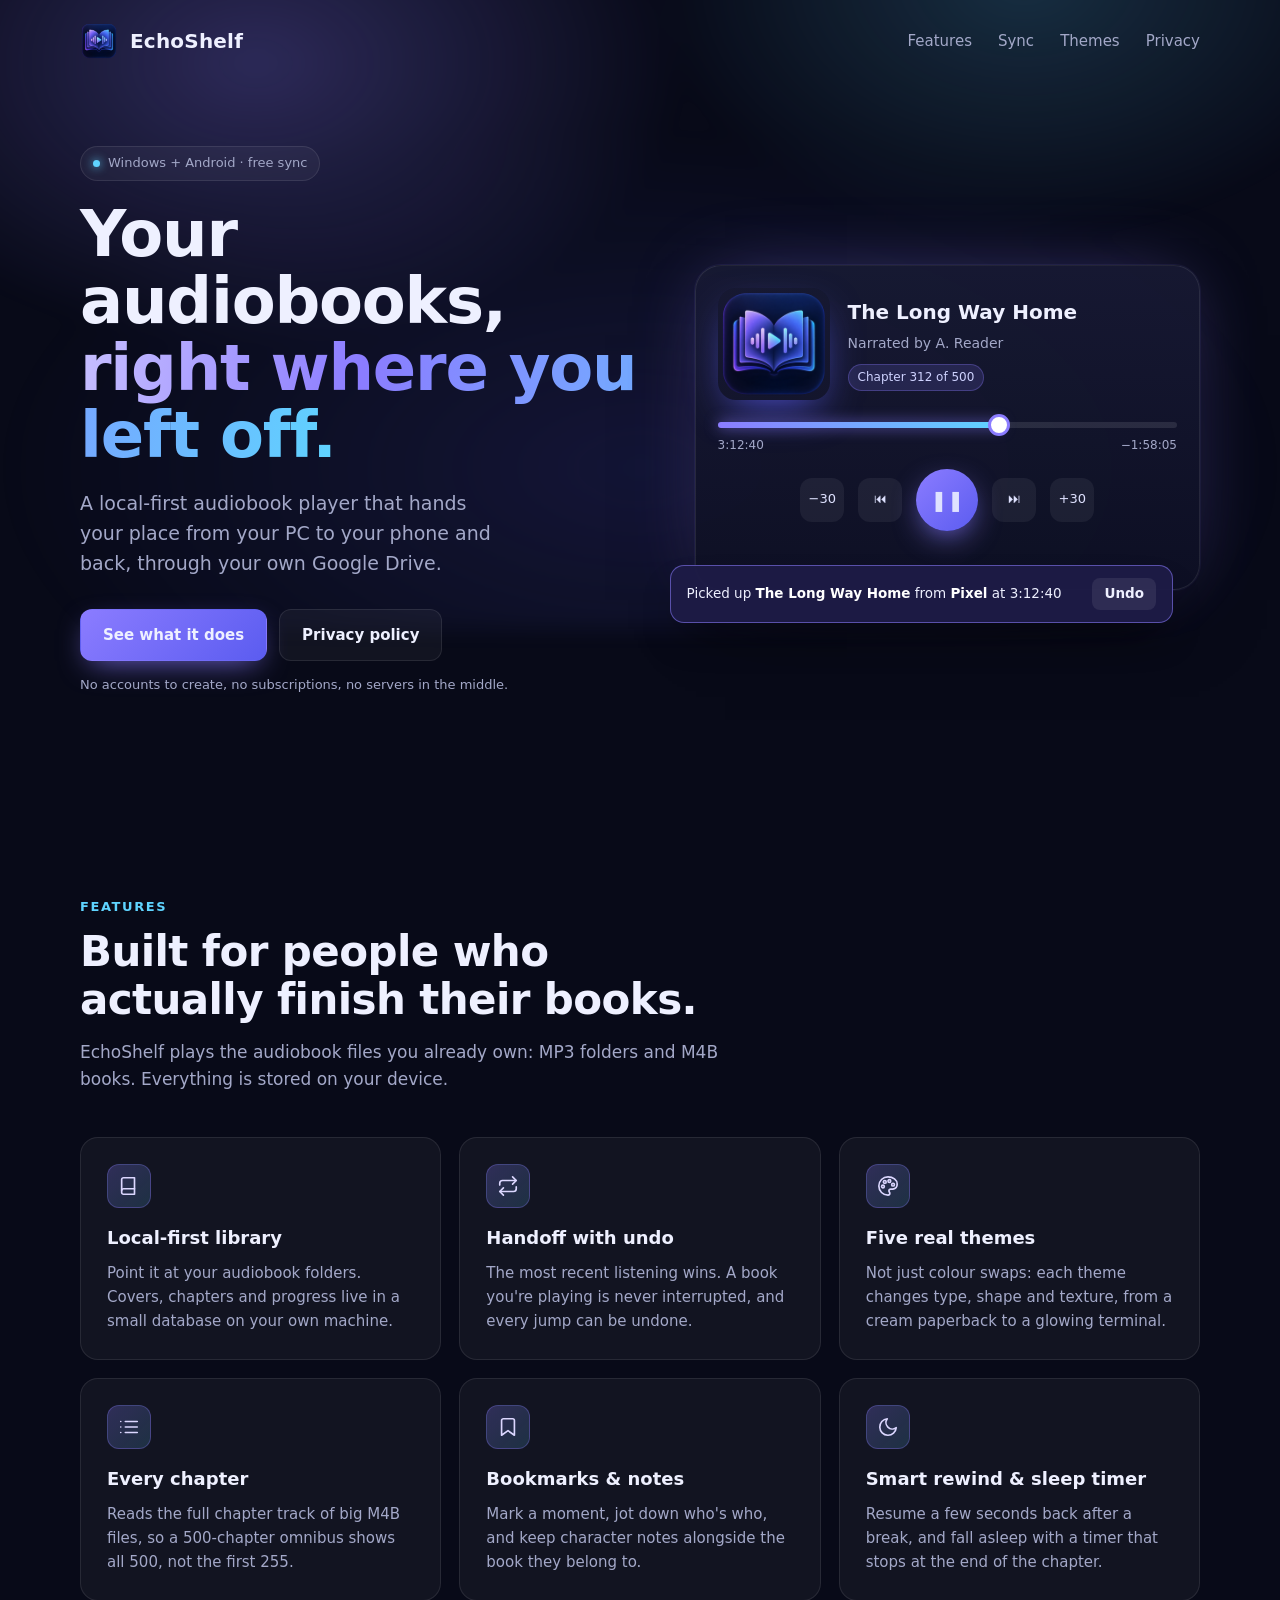
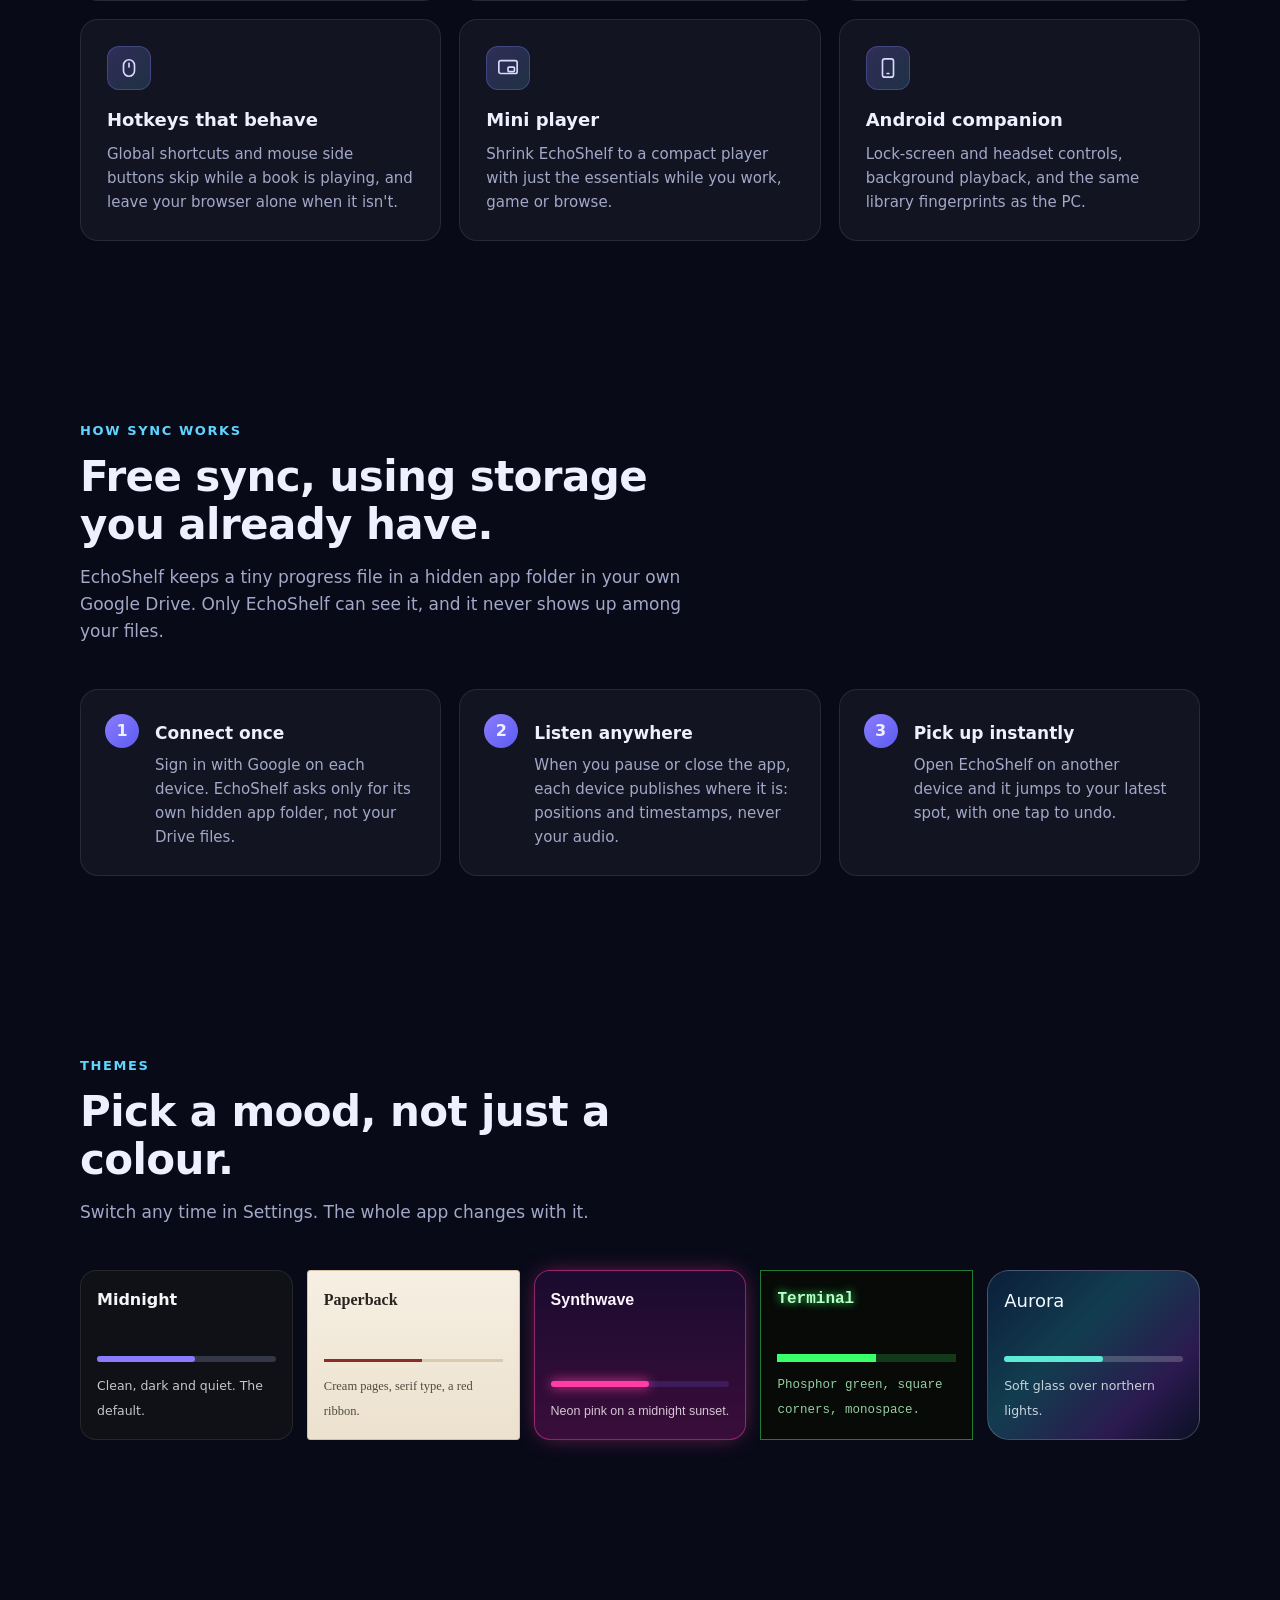
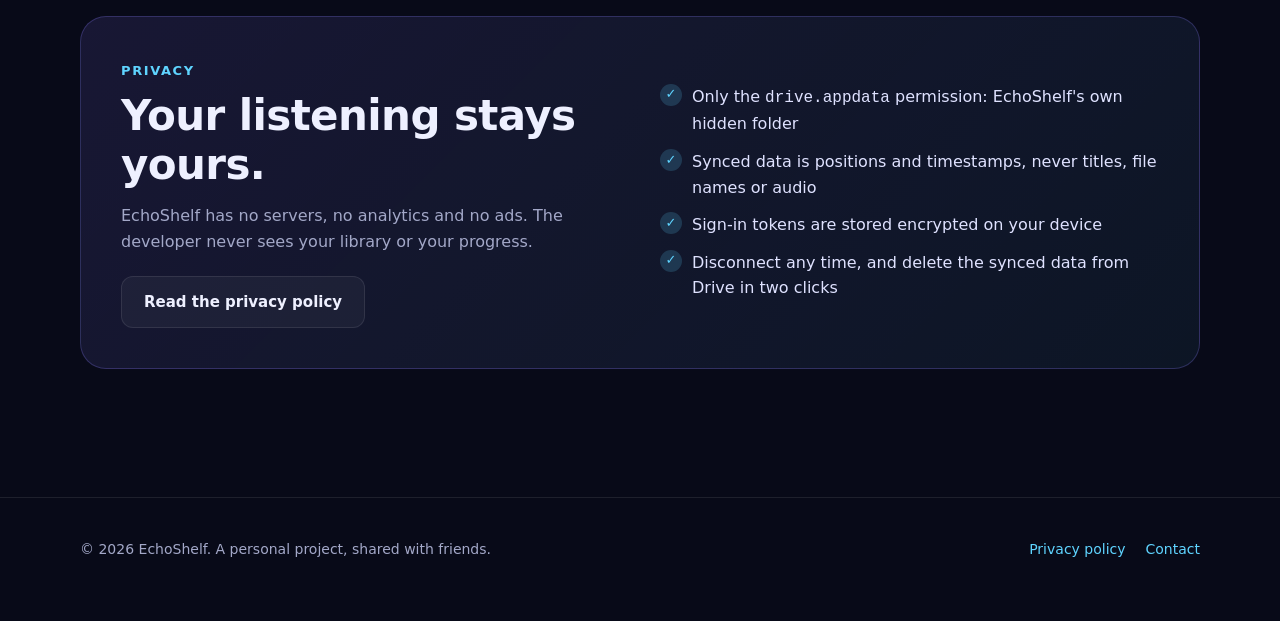
==== index.html @ c6c98ccf "Publish the EchoShelf homepage and privacy policy Static pages for GitHub Pages, served from the roo" ====
<!doctype html>
<html lang="en">
<head>
  <meta charset="utf-8">
  <meta name="viewport" content="width=device-width, initial-scale=1">
  <title>EchoShelf · Audiobooks that follow you</title>
  <meta name="description" content="EchoShelf is a local-first audiobook player for Windows and Android that hands your place off between devices through your own Google Drive.">
  <meta name="theme-color" content="#080a18">
  <meta property="og:title" content="EchoShelf">
  <meta property="og:description" content="A local-first audiobook player for Windows and Android. Pick up on your phone where you stopped on your PC.">
  <meta property="og:image" content="icon.png">
  <link rel="icon" type="image/png" href="favicon.png">
  <link rel="stylesheet" href="styles.css">
</head>
<body>
  <div class="glow" aria-hidden="true"></div>

  <header class="wrap nav">
    <a class="brand" href="./"><img src="icon.png" alt="">EchoShelf</a>
    <nav class="nav-links" aria-label="Sections">
      <a href="#features">Features</a>
      <a href="#sync">Sync</a>
      <a href="#themes">Themes</a>
      <a href="privacy.html">Privacy</a>
    </nav>
  </header>

  <main>
    <div class="wrap hero">
      <div>
        <span class="eyebrow"><span class="dot"></span>Windows + Android · free sync</span>
        <h1>Your audiobooks, <span class="gradient-text">right where you left off.</span></h1>
        <p class="lede">A local-first audiobook player that hands your place from your PC to your phone and back, through your own Google Drive.</p>
        <div class="actions">
          <a class="button primary" href="#features">See what it does</a>
          <a class="button" href="privacy.html">Privacy policy</a>
        </div>
        <p class="fine">No accounts to create, no subscriptions, no servers in the middle.</p>
      </div>

      <div class="player" aria-hidden="true">
        <div class="player-top">
          <div class="cover"></div>
          <div>
            <h3>The Long Way Home</h3>
            <p class="by">Narrated by A. Reader</p>
            <span class="chapter">Chapter 312 of 500</span>
          </div>
        </div>
        <div class="track"><span></span></div>
        <div class="times"><span>3:12:40</span><span>−1:58:05</span></div>
        <div class="controls">
          <span class="ctl">−30</span>
          <span class="ctl">⏮</span>
          <span class="ctl play">❚❚</span>
          <span class="ctl">⏭</span>
          <span class="ctl">+30</span>
        </div>
        <div class="handoff">
          <span>Picked up <b>The Long Way Home</b> from <b>Pixel</b> at 3:12:40</span>
          <span class="undo">Undo</span>
        </div>
      </div>
    </div>

    <section id="features">
      <div class="wrap">
        <div class="section-head">
          <span class="kicker">Features</span>
          <h2>Built for people who actually finish their books.</h2>
          <p>EchoShelf plays the audiobook files you already own: MP3 folders and M4B books. Everything is stored on your device.</p>
        </div>
        <div class="grid">
          <article class="card">
            <div class="icon"><svg viewBox="0 0 24 24"><path d="M4 19V5a2 2 0 0 1 2-2h12v18H6a2 2 0 0 1-2-2Z"/><path d="M4 17a2 2 0 0 1 2-2h12"/></svg></div>
            <h3>Local-first library</h3>
            <p>Point it at your audiobook folders. Covers, chapters and progress live in a small database on your own machine.</p>
          </article>
          <article class="card">
            <div class="icon"><svg viewBox="0 0 24 24"><path d="M17 2l4 4-4 4"/><path d="M3 11V9a3 3 0 0 1 3-3h15"/><path d="M7 22l-4-4 4-4"/><path d="M21 13v2a3 3 0 0 1-3 3H3"/></svg></div>
            <h3>Handoff with undo</h3>
            <p>The most recent listening wins. A book you're playing is never interrupted, and every jump can be undone.</p>
          </article>
          <article class="card">
            <div class="icon"><svg viewBox="0 0 24 24"><circle cx="13.5" cy="6.5" r="1.5"/><circle cx="17.5" cy="10.5" r="1.5"/><circle cx="8.5" cy="7.5" r="1.5"/><circle cx="6.5" cy="12.5" r="1.5"/><path d="M12 2a10 10 0 1 0 0 20c1.1 0 2-.9 2-2 0-.5-.2-1-.5-1.3-.3-.4-.5-.8-.5-1.3 0-1.1.9-2 2-2h2.4A5.6 5.6 0 0 0 22 9.8C22 5.5 17.5 2 12 2Z"/></svg></div>
            <h3>Five real themes</h3>
            <p>Not just colour swaps: each theme changes type, shape and texture, from a cream paperback to a glowing terminal.</p>
          </article>
          <article class="card">
            <div class="icon"><svg viewBox="0 0 24 24"><path d="M8 6h13"/><path d="M8 12h13"/><path d="M8 18h13"/><path d="M3 6h.01"/><path d="M3 12h.01"/><path d="M3 18h.01"/></svg></div>
            <h3>Every chapter</h3>
            <p>Reads the full chapter track of big M4B files, so a 500-chapter omnibus shows all 500, not the first 255.</p>
          </article>
          <article class="card">
            <div class="icon"><svg viewBox="0 0 24 24"><path d="M19 21l-7-5-7 5V5a2 2 0 0 1 2-2h10a2 2 0 0 1 2 2Z"/></svg></div>
            <h3>Bookmarks &amp; notes</h3>
            <p>Mark a moment, jot down who's who, and keep character notes alongside the book they belong to.</p>
          </article>
          <article class="card">
            <div class="icon"><svg viewBox="0 0 24 24"><path d="M21 12.8A9 9 0 1 1 11.2 3a7 7 0 0 0 9.8 9.8Z"/></svg></div>
            <h3>Smart rewind &amp; sleep timer</h3>
            <p>Resume a few seconds back after a break, and fall asleep with a timer that stops at the end of the chapter.</p>
          </article>
          <article class="card">
            <div class="icon"><svg viewBox="0 0 24 24"><rect x="6" y="3" width="12" height="18" rx="6"/><path d="M12 7v4"/></svg></div>
            <h3>Hotkeys that behave</h3>
            <p>Global shortcuts and mouse side buttons skip while a book is playing, and leave your browser alone when it isn't.</p>
          </article>
          <article class="card">
            <div class="icon"><svg viewBox="0 0 24 24"><rect x="2" y="4" width="20" height="14" rx="2"/><rect x="12" y="11" width="7" height="5" rx="1"/></svg></div>
            <h3>Mini player</h3>
            <p>Shrink EchoShelf to a compact player with just the essentials while you work, game or browse.</p>
          </article>
          <article class="card">
            <div class="icon"><svg viewBox="0 0 24 24"><rect x="6" y="2" width="12" height="20" rx="2.5"/><path d="M11 18h2"/></svg></div>
            <h3>Android companion</h3>
            <p>Lock-screen and headset controls, background playback, and the same library fingerprints as the PC.</p>
          </article>
        </div>
      </div>
    </section>

    <section id="sync">
      <div class="wrap">
        <div class="section-head">
          <span class="kicker">How sync works</span>
          <h2>Free sync, using storage you already have.</h2>
          <p>EchoShelf keeps a tiny progress file in a hidden app folder in your own Google Drive. Only EchoShelf can see it, and it never shows up among your files.</p>
        </div>
        <div class="steps">
          <div class="step">
            <h3>Connect once</h3>
            <p>Sign in with Google on each device. EchoShelf asks only for its own hidden app folder, not your Drive files.</p>
          </div>
          <div class="step">
            <h3>Listen anywhere</h3>
            <p>When you pause or close the app, each device publishes where it is: positions and timestamps, never your audio.</p>
          </div>
          <div class="step">
            <h3>Pick up instantly</h3>
            <p>Open EchoShelf on another device and it jumps to your latest spot, with one tap to undo.</p>
          </div>
        </div>
      </div>
    </section>

    <section id="themes">
      <div class="wrap">
        <div class="section-head">
          <span class="kicker">Themes</span>
          <h2>Pick a mood, not just a colour.</h2>
          <p>Switch any time in Settings. The whole app changes with it.</p>
        </div>
        <div class="themes">
          <div class="theme t-midnight"><span class="name">Midnight</span><div><div class="bar"><i></i></div><span class="desc">Clean, dark and quiet. The default.</span></div></div>
          <div class="theme t-paperback"><span class="name">Paperback</span><div><div class="bar"><i></i></div><span class="desc">Cream pages, serif type, a red ribbon.</span></div></div>
          <div class="theme t-synthwave"><span class="name">Synthwave</span><div><div class="bar"><i></i></div><span class="desc">Neon pink on a midnight sunset.</span></div></div>
          <div class="theme t-terminal"><span class="name">Terminal</span><div><div class="bar"><i></i></div><span class="desc">Phosphor green, square corners, monospace.</span></div></div>
          <div class="theme t-aurora"><span class="name">Aurora</span><div><div class="bar"><i></i></div><span class="desc">Soft glass over northern lights.</span></div></div>
        </div>
      </div>
    </section>

    <section id="privacy">
      <div class="wrap">
        <div class="privacy-band">
          <div>
            <span class="kicker">Privacy</span>
            <h2>Your listening stays yours.</h2>
            <p style="color: var(--muted); margin: 0 0 22px;">EchoShelf has no servers, no analytics and no ads. The developer never sees your library or your progress.</p>
            <a class="button" href="privacy.html">Read the privacy policy</a>
          </div>
          <ul class="checks">
            <li>Only the <code>drive.appdata</code> permission: EchoShelf's own hidden folder</li>
            <li>Synced data is positions and timestamps, never titles, file names or audio</li>
            <li>Sign-in tokens are stored encrypted on your device</li>
            <li>Disconnect any time, and delete the synced data from Drive in two clicks</li>
          </ul>
        </div>
      </div>
    </section>
  </main>

  <footer>
    <div class="wrap">
      <span>© 2026 EchoShelf. A personal project, shared with friends.</span>
      <nav aria-label="Footer">
        <a href="privacy.html">Privacy policy</a>
        <a href="https://github.com/Slurms602/echoshelf-site/issues">Contact</a>
      </nav>
    </div>
  </footer>
</body>
</html>
---- styles.css ----
:root {
  --bg: #080a18;
  --bg-2: #0e1130;
  --panel: rgba(255, 255, 255, 0.045);
  --panel-border: rgba(255, 255, 255, 0.09);
  --text: #eef0ff;
  --muted: #a3a8c8;
  --violet: #8b7cff;
  --indigo: #5b5cf0;
  --cyan: #5fd4ff;
  --radius: 18px;
  --max: 1120px;
  color-scheme: dark;
}

* { box-sizing: border-box; }
html { scroll-behavior: smooth; }
body {
  margin: 0;
  background: var(--bg);
  color: var(--text);
  font: 16px/1.6 "Segoe UI Variable Text", "Segoe UI", system-ui, -apple-system, Roboto, sans-serif;
  -webkit-font-smoothing: antialiased;
}
a { color: var(--cyan); text-decoration: none; }
a:hover { text-decoration: underline; }
img { max-width: 100%; display: block; }

.wrap { width: min(var(--max), 100% - 40px); margin-inline: auto; }

/* Ambient glow behind the page, echoing the app icon. */
.glow {
  position: fixed; inset: -20vh -10vw auto; height: 90vh; z-index: -1; pointer-events: none;
  background:
    radial-gradient(40% 50% at 25% 30%, rgba(139, 124, 255, 0.28), transparent 70%),
    radial-gradient(35% 45% at 75% 20%, rgba(95, 212, 255, 0.18), transparent 70%),
    radial-gradient(60% 60% at 50% 80%, rgba(91, 92, 240, 0.14), transparent 70%);
  filter: blur(10px);
}

/* Header */
.nav { display: flex; align-items: center; justify-content: space-between; padding: 22px 0; }
.brand { display: flex; align-items: center; gap: 12px; color: var(--text); font-weight: 650; font-size: 20px; letter-spacing: .2px; }
.brand:hover { text-decoration: none; }
.brand img { width: 38px; height: 38px; border-radius: 10px; }
.nav-links { display: flex; gap: 26px; }
.nav-links a { color: var(--muted); font-size: 15px; }
.nav-links a:hover { color: var(--text); text-decoration: none; }

/* Hero */
.hero { display: grid; grid-template-columns: 1.05fr .95fr; gap: 56px; align-items: center; padding: 64px 0 96px; }
.eyebrow { display: inline-flex; align-items: center; gap: 8px; padding: 6px 12px; border: 1px solid var(--panel-border); border-radius: 999px; background: var(--panel); color: var(--muted); font-size: 13px; }
.eyebrow .dot { width: 7px; height: 7px; border-radius: 50%; background: var(--cyan); box-shadow: 0 0 10px var(--cyan); }
h1 { font-size: clamp(40px, 5.4vw, 64px); line-height: 1.05; margin: 20px 0 18px; letter-spacing: -1.2px; font-weight: 700; }
.gradient-text { background: linear-gradient(100deg, #c7bfff 0%, var(--violet) 35%, var(--cyan) 100%); -webkit-background-clip: text; background-clip: text; color: transparent; }
.lede { font-size: 19px; color: var(--muted); max-width: 34ch; margin: 0 0 30px; }
.actions { display: flex; flex-wrap: wrap; gap: 12px; }
.button { display: inline-flex; align-items: center; gap: 10px; padding: 13px 22px; border-radius: 12px; font-weight: 600; font-size: 15px; border: 1px solid var(--panel-border); background: var(--panel); color: var(--text); }
.button:hover { text-decoration: none; background: rgba(255,255,255,.08); }
.button.primary { background: linear-gradient(135deg, var(--violet), var(--indigo)); border-color: transparent; box-shadow: 0 10px 30px -10px rgba(139,124,255,.8); }
.button.primary:hover { filter: brightness(1.08); }
.fine { color: var(--muted); font-size: 13px; margin-top: 14px; }

/* Player mock */
.player {
  position: relative; padding: 22px 22px 58px; border-radius: 26px;
  background: linear-gradient(180deg, rgba(24, 26, 52, .92), rgba(14, 16, 36, .92));
  border: 1px solid var(--panel-border);
  box-shadow: 0 40px 80px -30px rgba(0,0,0,.8), 0 0 0 1px rgba(139,124,255,.08), 0 0 80px -20px rgba(139,124,255,.45);
}
.player-top { display: flex; gap: 18px; align-items: center; }
.cover { width: 112px; height: 112px; border-radius: 18px; flex: none; background: url("icon.png") center/cover; box-shadow: 0 16px 40px -12px rgba(91,92,240,.8); }
.player h3 { margin: 0 0 4px; font-size: 20px; }
.player .by { color: var(--muted); font-size: 14px; margin: 0; }
.chapter { margin-top: 10px; display: inline-block; font-size: 12px; color: #cfd3ff; background: rgba(139,124,255,.16); border: 1px solid rgba(139,124,255,.3); padding: 3px 9px; border-radius: 999px; }
.track { margin: 22px 0 8px; height: 6px; border-radius: 6px; background: rgba(255,255,255,.1); position: relative; }
.track span { position: absolute; inset: 0 38% 0 0; border-radius: 6px; background: linear-gradient(90deg, var(--violet), var(--cyan)); box-shadow: 0 0 14px rgba(139,124,255,.7); }
.track span::after { content: ""; position: absolute; right: -8px; top: 50%; width: 16px; height: 16px; transform: translateY(-50%); border-radius: 50%; background: #fff; border: 3px solid var(--violet); }
.times { display: flex; justify-content: space-between; color: var(--muted); font-size: 12px; }
.controls { display: flex; justify-content: center; align-items: center; gap: 14px; margin-top: 14px; }
.ctl { width: 44px; height: 44px; border-radius: 12px; display: grid; place-items: center; background: rgba(255,255,255,.06); color: #dfe2ff; font-size: 13px; }
.ctl.play { width: 62px; height: 62px; border-radius: 50%; background: linear-gradient(135deg, var(--violet), var(--indigo)); box-shadow: 0 10px 30px -8px rgba(139,124,255,.9); font-size: 20px; }
.handoff {
  position: absolute; left: -26px; right: 26px; bottom: -34px;
  display: flex; align-items: center; gap: 12px; padding: 12px 16px; border-radius: 14px;
  background: rgba(30, 28, 70, .96); border: 1px solid rgba(139,124,255,.55);
  box-shadow: 0 20px 40px -18px rgba(0,0,0,.9); font-size: 13.5px;
  animation: rise .9s .4s both cubic-bezier(.2,.8,.2,1);
}
.handoff b { color: #fff; font-weight: 600; }
.handoff .undo { margin-left: auto; padding: 5px 12px; border-radius: 8px; background: rgba(255,255,255,.08); font-weight: 600; white-space: nowrap; }
@keyframes rise { from { opacity: 0; transform: translateY(14px); } to { opacity: 1; transform: none; } }

/* Sections */
section { padding: 88px 0; }
.section-head { max-width: 640px; margin-bottom: 44px; }
.kicker { color: var(--cyan); font-size: 13px; font-weight: 700; letter-spacing: 1.6px; text-transform: uppercase; }
h2 { font-size: clamp(30px, 3.6vw, 42px); line-height: 1.15; letter-spacing: -.6px; margin: 10px 0 14px; }
.section-head p { color: var(--muted); font-size: 17px; margin: 0; }

.grid { display: grid; grid-template-columns: repeat(3, 1fr); gap: 18px; }
.card { padding: 26px; border-radius: var(--radius); background: var(--panel); border: 1px solid var(--panel-border); }
.card h3 { margin: 16px 0 8px; font-size: 18px; }
.card p { margin: 0; color: var(--muted); font-size: 15px; }
.icon { width: 44px; height: 44px; border-radius: 12px; display: grid; place-items: center; background: linear-gradient(135deg, rgba(139,124,255,.25), rgba(95,212,255,.15)); border: 1px solid rgba(139,124,255,.3); }
.icon svg { width: 22px; height: 22px; stroke: #dcd7ff; fill: none; stroke-width: 1.8; stroke-linecap: round; stroke-linejoin: round; }

/* How sync works */
.steps { display: grid; grid-template-columns: repeat(3, 1fr); gap: 18px; counter-reset: step; }
.step { position: relative; padding: 26px 26px 26px 74px; border-radius: var(--radius); background: var(--panel); border: 1px solid var(--panel-border); }
.step::before { counter-increment: step; content: counter(step); position: absolute; left: 24px; top: 24px; width: 34px; height: 34px; border-radius: 50%; display: grid; place-items: center; font-weight: 700; background: linear-gradient(135deg, var(--violet), var(--indigo)); }
.step h3 { margin: 4px 0 6px; font-size: 17px; }
.step p { margin: 0; color: var(--muted); font-size: 15px; }

/* Themes */
.themes { display: grid; grid-template-columns: repeat(5, 1fr); gap: 14px; }
.theme { border-radius: 16px; padding: 16px; min-height: 170px; display: flex; flex-direction: column; justify-content: space-between; border: 1px solid var(--panel-border); overflow: hidden; }
.theme .name { font-weight: 700; font-size: 16px; }
.theme .desc { font-size: 12.5px; opacity: .8; }
.theme .bar { height: 6px; border-radius: 6px; margin: 14px 0 10px; position: relative; }
.theme .bar i { position: absolute; inset: 0 45% 0 0; border-radius: inherit; }
.t-midnight { background: #101116; color: #f5f5f7; }
.t-midnight .bar { background: #343746; } .t-midnight .bar i { background: #8b7cff; }
.t-paperback { background: linear-gradient(#f6efe3, #ece1cd); color: #2a2420; font-family: Georgia, serif; border-radius: 3px; border-color: #d3c3a6; }
.t-paperback .bar { background: #d9cbb2; height: 3px; border-radius: 0; } .t-paperback .bar i { background: #8e2c2a; }
.t-synthwave { background: linear-gradient(#1a0b2e, #3a0d3a); color: #fdf4ff; font-family: Bahnschrift, "Segoe UI", sans-serif; border-color: rgba(255,62,165,.5); box-shadow: 0 0 24px -8px rgba(255,62,165,.7); }
.t-synthwave .bar { background: #3d1b5c; } .t-synthwave .bar i { background: #ff3ea5; box-shadow: 0 0 12px #ff3ea5; }
.t-terminal { background: #070a07; color: #b8ffc8; font-family: "Cascadia Mono", Consolas, monospace; border-radius: 0; border-color: #1f7a32; }
.t-terminal .bar { background: #123a1a; height: 8px; border-radius: 0; } .t-terminal .bar i { background: #39ff6a; }
.t-terminal .name { text-shadow: 0 0 8px #39ff6a; }
.t-aurora { background: linear-gradient(135deg, #0b1e3a, #123d4f 40%, #2b1a4f 75%, #0a1024); color: #f4fbff; border-radius: 22px; border-color: rgba(255,255,255,.2); }
.t-aurora .bar { background: rgba(255,255,255,.2); } .t-aurora .bar i { background: #5eead4; }
.t-aurora .name { font-weight: 300; font-size: 18px; }

/* Privacy band */
.privacy-band { display: grid; grid-template-columns: 1fr 1fr; gap: 40px; align-items: center; padding: 40px; border-radius: 26px; background: linear-gradient(135deg, rgba(139,124,255,.12), rgba(95,212,255,.06)); border: 1px solid rgba(139,124,255,.25); }
.checks { list-style: none; padding: 0; margin: 0; display: grid; gap: 12px; }
.checks li { padding-left: 32px; position: relative; color: #dfe2ff; }
.checks li::before { content: "✓"; position: absolute; left: 0; top: 0; width: 22px; height: 22px; border-radius: 50%; display: grid; place-items: center; font-size: 13px; background: rgba(95,212,255,.18); color: var(--cyan); }

/* Footer */
footer { padding: 40px 0 60px; color: var(--muted); font-size: 14px; border-top: 1px solid var(--panel-border); margin-top: 40px; }
footer .wrap { display: flex; justify-content: space-between; gap: 20px; flex-wrap: wrap; }
footer nav { display: flex; gap: 20px; }

/* Prose pages (privacy policy) */
.prose { max-width: 760px; margin: 0 auto; padding: 40px 0 80px; }
.prose h1 { font-size: clamp(34px, 4vw, 46px); }
.prose h2 { font-size: 24px; margin-top: 44px; }
.prose p, .prose li { color: #d4d7f0; }
.prose .updated { color: var(--muted); }
.prose code { background: rgba(255,255,255,.08); padding: 1px 6px; border-radius: 6px; font-size: 14px; }
.prose table { width: 100%; border-collapse: collapse; margin: 16px 0; font-size: 15px; }
.prose th, .prose td { text-align: left; padding: 10px 12px; border-bottom: 1px solid var(--panel-border); vertical-align: top; }
.prose th { color: var(--text); }
.callout { padding: 18px 20px; border-radius: 14px; background: rgba(95,212,255,.08); border: 1px solid rgba(95,212,255,.25); }

@media (max-width: 920px) {
  .hero { grid-template-columns: 1fr; padding-top: 30px; }
  .grid, .steps { grid-template-columns: 1fr 1fr; }
  .themes { grid-template-columns: repeat(3, 1fr); }
  .privacy-band { grid-template-columns: 1fr; }
  .handoff { left: 10px; right: 10px; }
}
@media (max-width: 600px) {
  .grid, .steps, .themes { grid-template-columns: 1fr; }
  .nav-links { display: none; }
  .wrap { width: calc(100% - 32px); }
}
@media (prefers-reduced-motion: reduce) {
  * { animation: none !important; scroll-behavior: auto !important; }
}
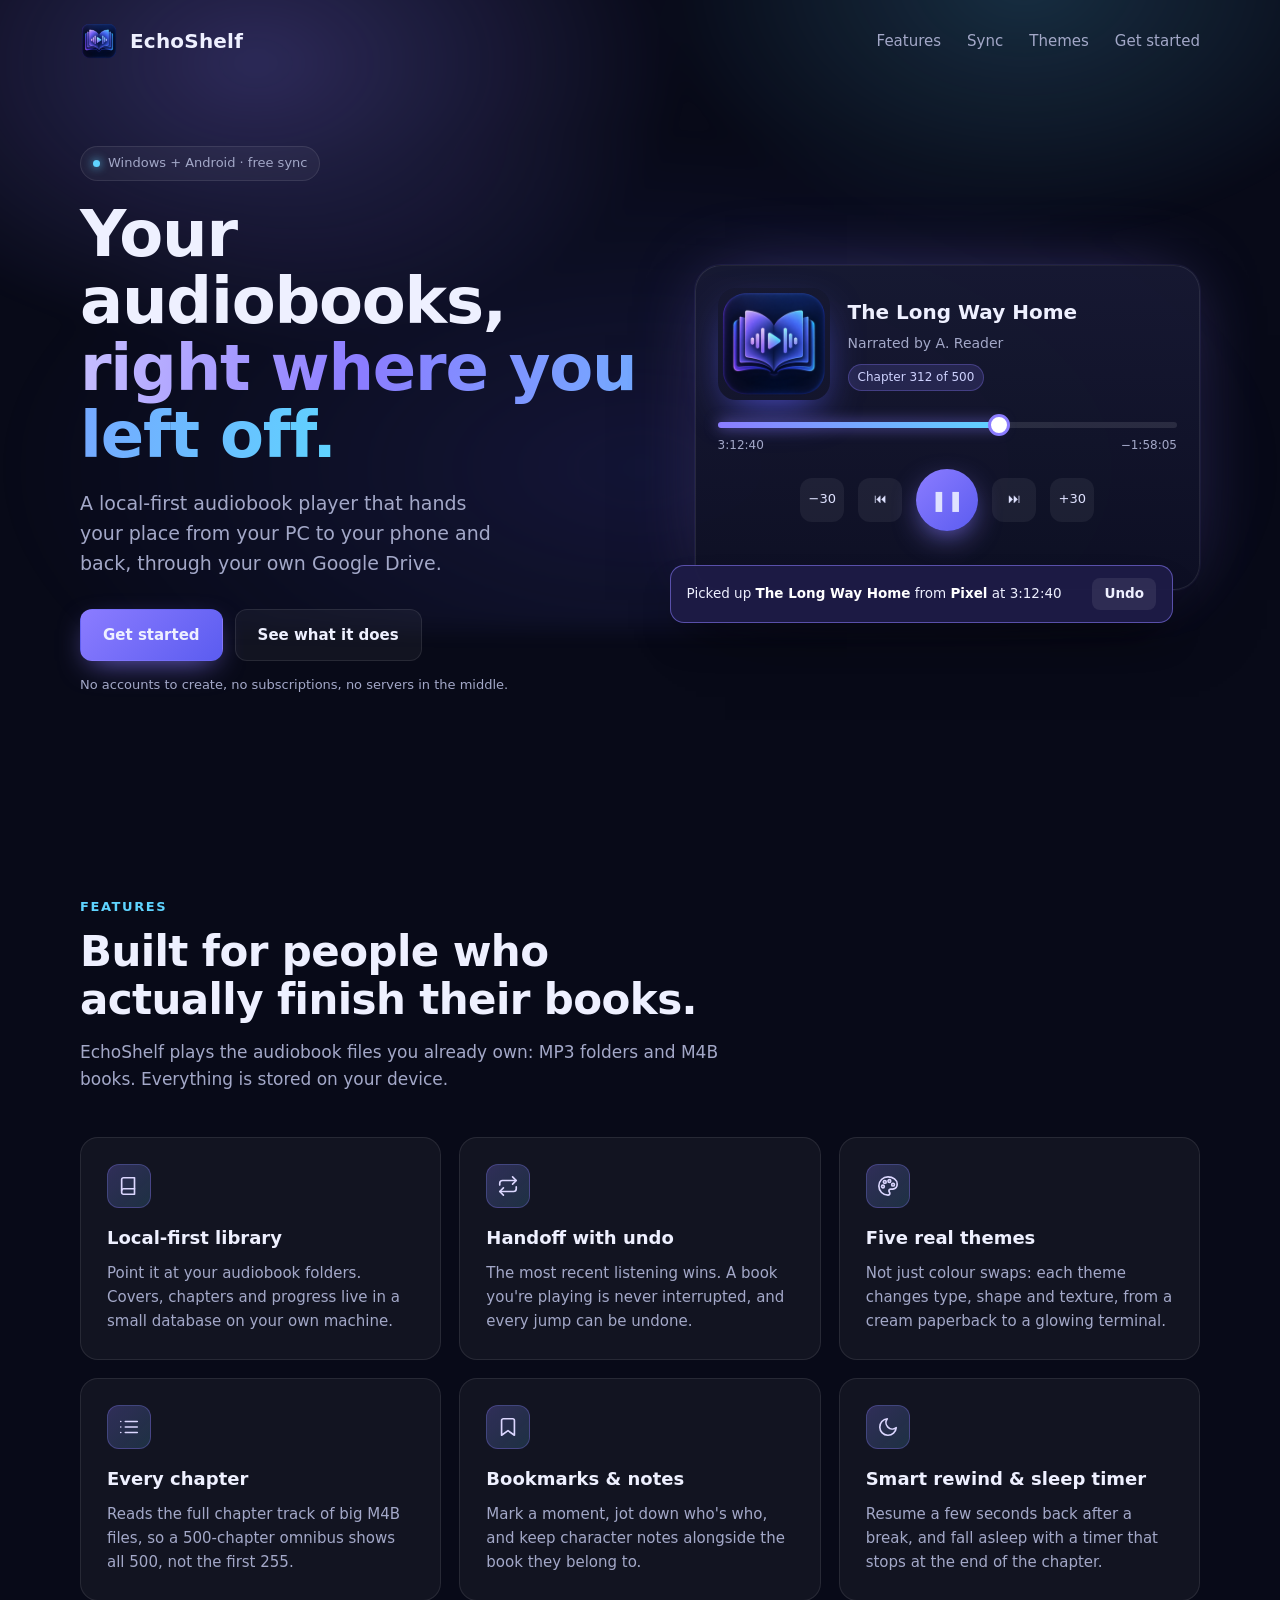
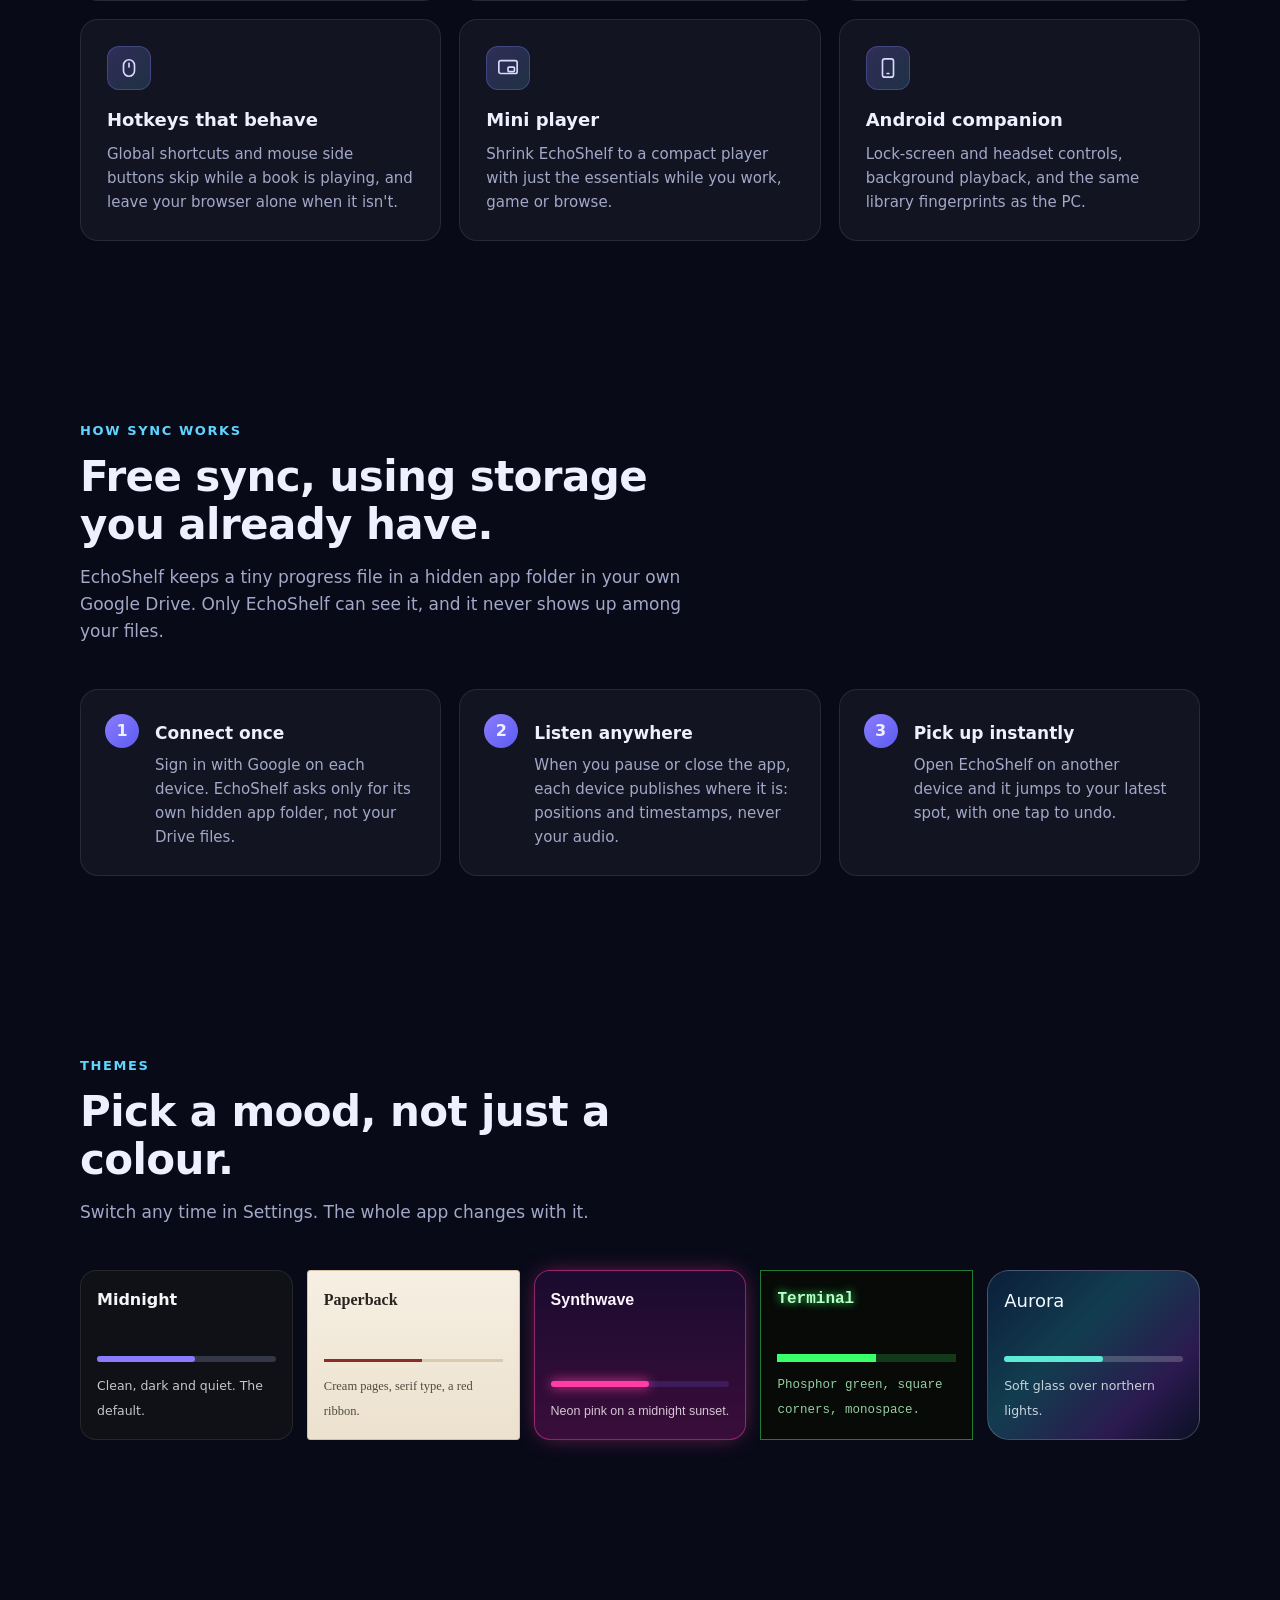
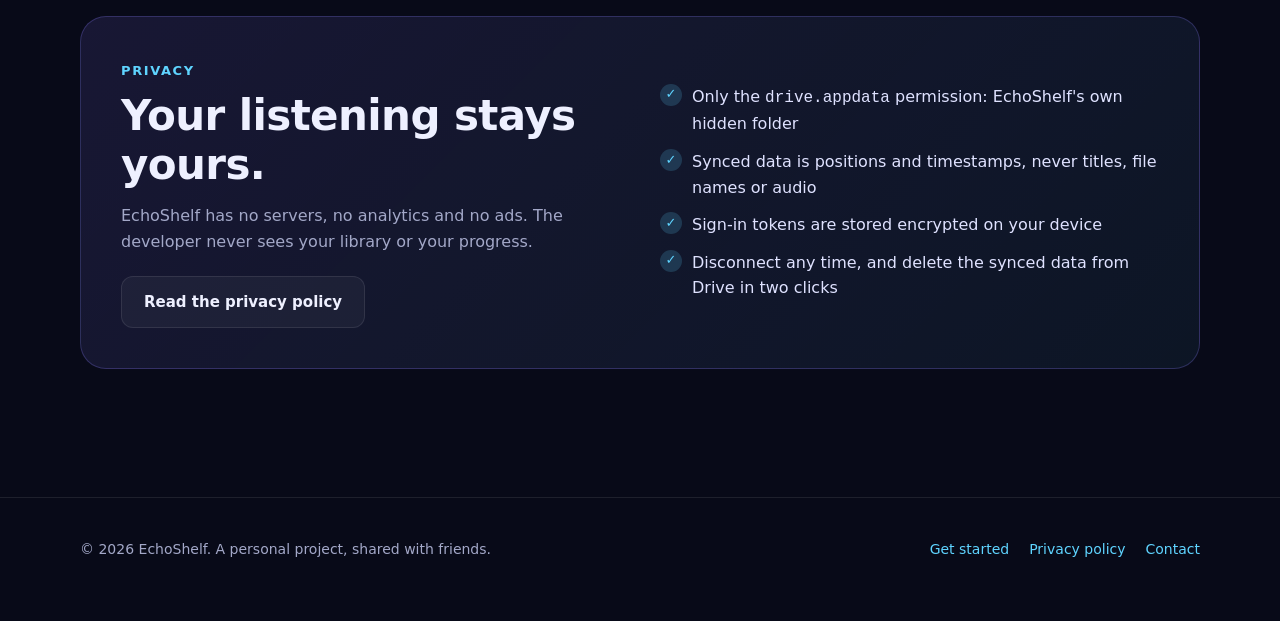
==== commit 68d2077c: "Add a Get started guide for friends Plain-language steps for installing EchoShelf on Windows and And" ====
--- a/index.html
+++ b/index.html
@@ -21,7 +21,7 @@
       <a href="#features">Features</a>
       <a href="#sync">Sync</a>
       <a href="#themes">Themes</a>
-      <a href="privacy.html">Privacy</a>
+      <a href="start.html">Get started</a>
     </nav>
   </header>
 
@@ -32,8 +32,8 @@
         <h1>Your audiobooks, <span class="gradient-text">right where you left off.</span></h1>
         <p class="lede">A local-first audiobook player that hands your place from your PC to your phone and back, through your own Google Drive.</p>
         <div class="actions">
-          <a class="button primary" href="#features">See what it does</a>
-          <a class="button" href="privacy.html">Privacy policy</a>
+          <a class="button primary" href="start.html">Get started</a>
+          <a class="button" href="#features">See what it does</a>
         </div>
         <p class="fine">No accounts to create, no subscriptions, no servers in the middle.</p>
       </div>
@@ -185,6 +185,7 @@
     <div class="wrap">
       <span>© 2026 EchoShelf. A personal project, shared with friends.</span>
       <nav aria-label="Footer">
+        <a href="start.html">Get started</a>
         <a href="privacy.html">Privacy policy</a>
         <a href="https://github.com/Slurms602/echoshelf-site/issues">Contact</a>
       </nav>
--- a/styles.css
+++ b/styles.css
@@ -155,6 +155,31 @@
 .prose th { color: var(--text); }
 .callout { padding: 18px 20px; border-radius: 14px; background: rgba(95,212,255,.08); border: 1px solid rgba(95,212,255,.25); }
 
+/* Get started guide */
+.guide { max-width: 820px; padding: 30px 0 60px; }
+.guide h1 { font-size: clamp(32px, 4.4vw, 48px); }
+.guide .lede { max-width: none; }
+.downloads { display: flex; flex-wrap: wrap; gap: 12px; margin: 6px 0 10px; }
+.platform { padding: 34px 0 0; }
+.platform h2 { display: flex; align-items: center; gap: 14px; font-size: clamp(24px, 3vw, 30px); }
+.badge { flex: none; width: 40px; height: 40px; border-radius: 50%; display: grid; place-items: center; font-size: 18px; background: linear-gradient(135deg, var(--violet), var(--indigo)); }
+.big-steps { list-style: none; counter-reset: s; padding: 0; margin: 18px 0 0; display: grid; gap: 12px; }
+.big-steps li { counter-increment: s; position: relative; padding: 16px 18px 16px 62px; border-radius: 14px; background: var(--panel); border: 1px solid var(--panel-border); font-size: 17px; line-height: 1.5; }
+.big-steps li::before { content: counter(s); position: absolute; left: 18px; top: 15px; width: 30px; height: 30px; border-radius: 50%; display: grid; place-items: center; font-weight: 700; font-size: 15px; color: var(--cyan); border: 1px solid rgba(95,212,255,.45); }
+.big-steps strong, .tip strong, .help strong { color: #fff; }
+.why { display: block; margin-top: 4px; color: var(--muted); font-size: 14.5px; }
+q { color: #dfe2ff; }
+.tip { margin-top: 18px; padding: 16px 18px; border-radius: 14px; background: rgba(95,212,255,.08); border: 1px solid rgba(95,212,255,.25); font-size: 16px; }
+.help { width: 100%; border-collapse: collapse; margin-top: 14px; font-size: 15.5px; }
+.help th, .help td { text-align: left; vertical-align: top; padding: 14px 12px; border-bottom: 1px solid var(--panel-border); }
+.help th { width: 38%; font-weight: 600; }
+.help td { color: #d4d7f0; }
+@media (max-width: 600px) {
+  .help th, .help td { display: block; width: auto; padding: 8px 4px; border: 0; }
+  .help tr { display: block; padding: 8px 0; border-bottom: 1px solid var(--panel-border); }
+  .big-steps li { padding-left: 56px; font-size: 16px; }
+}
+
 @media (max-width: 920px) {
   .hero { grid-template-columns: 1fr; padding-top: 30px; }
   .grid, .steps { grid-template-columns: 1fr 1fr; }
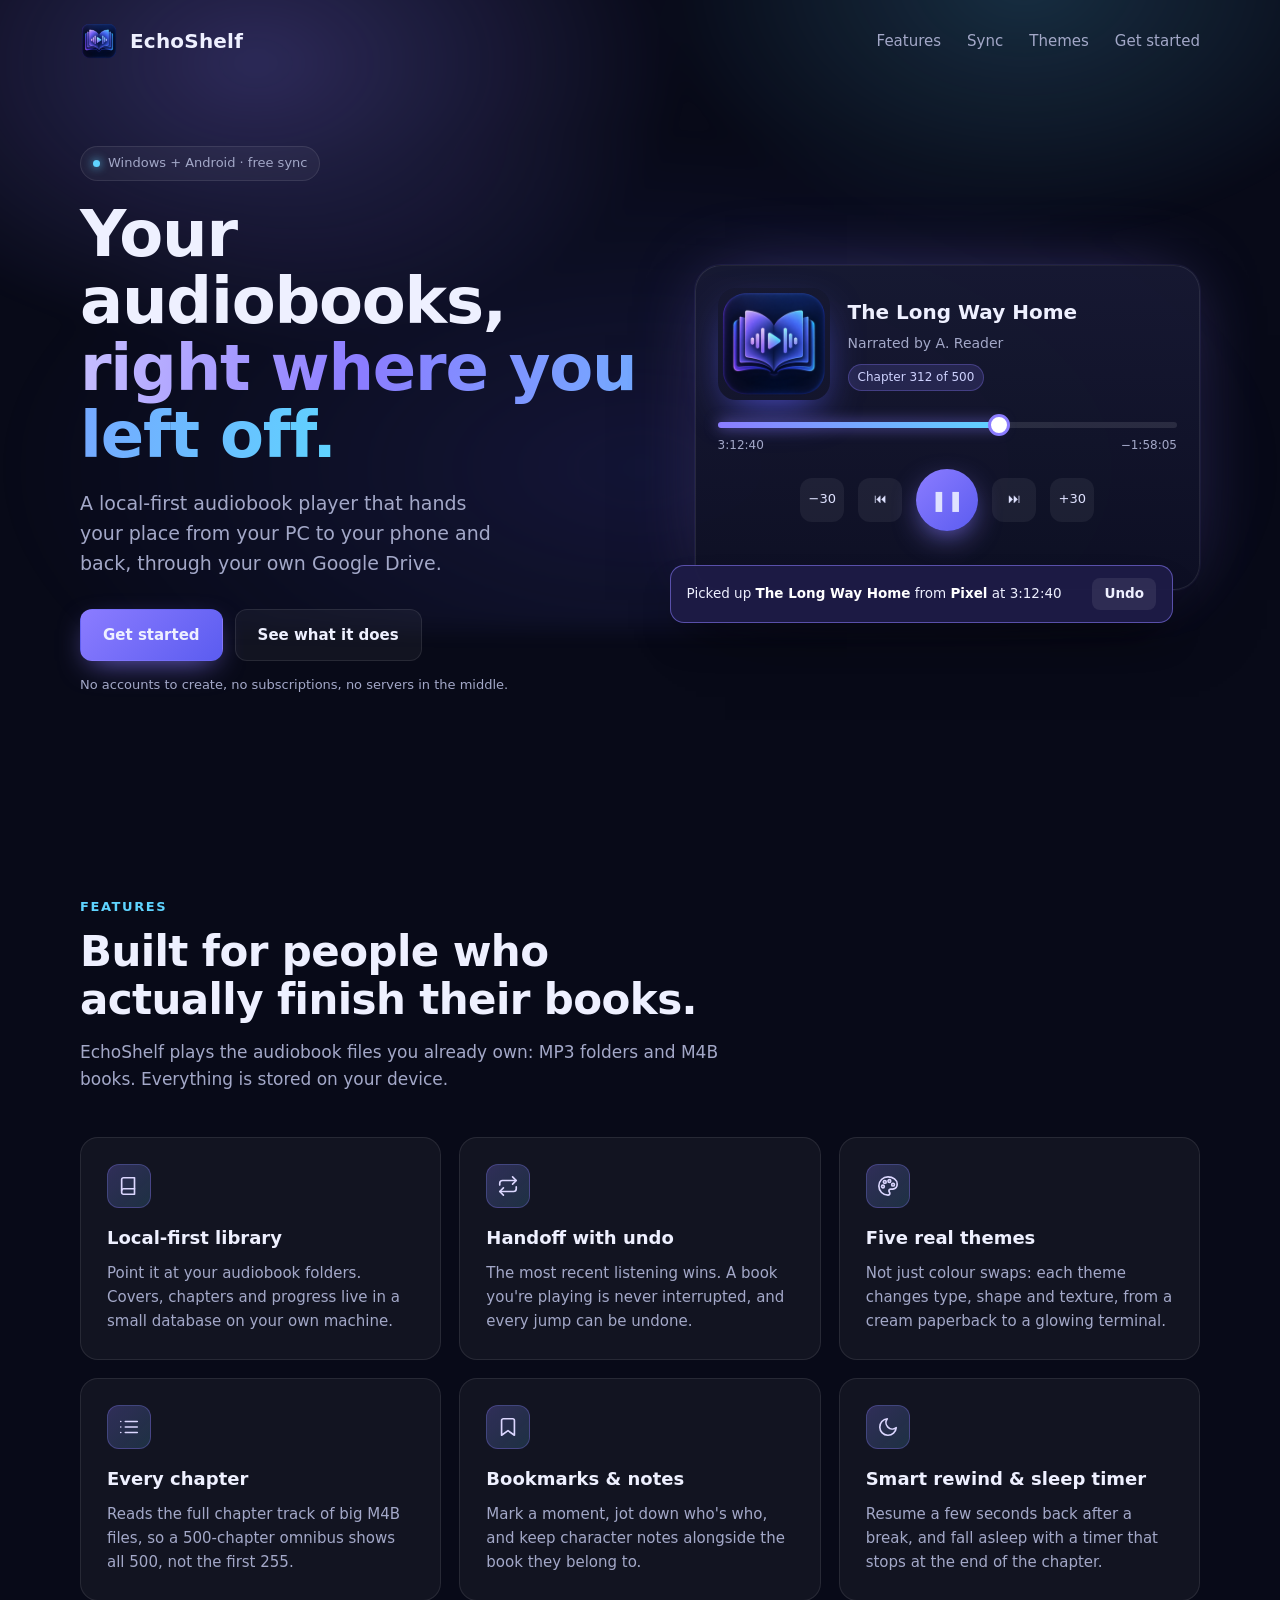
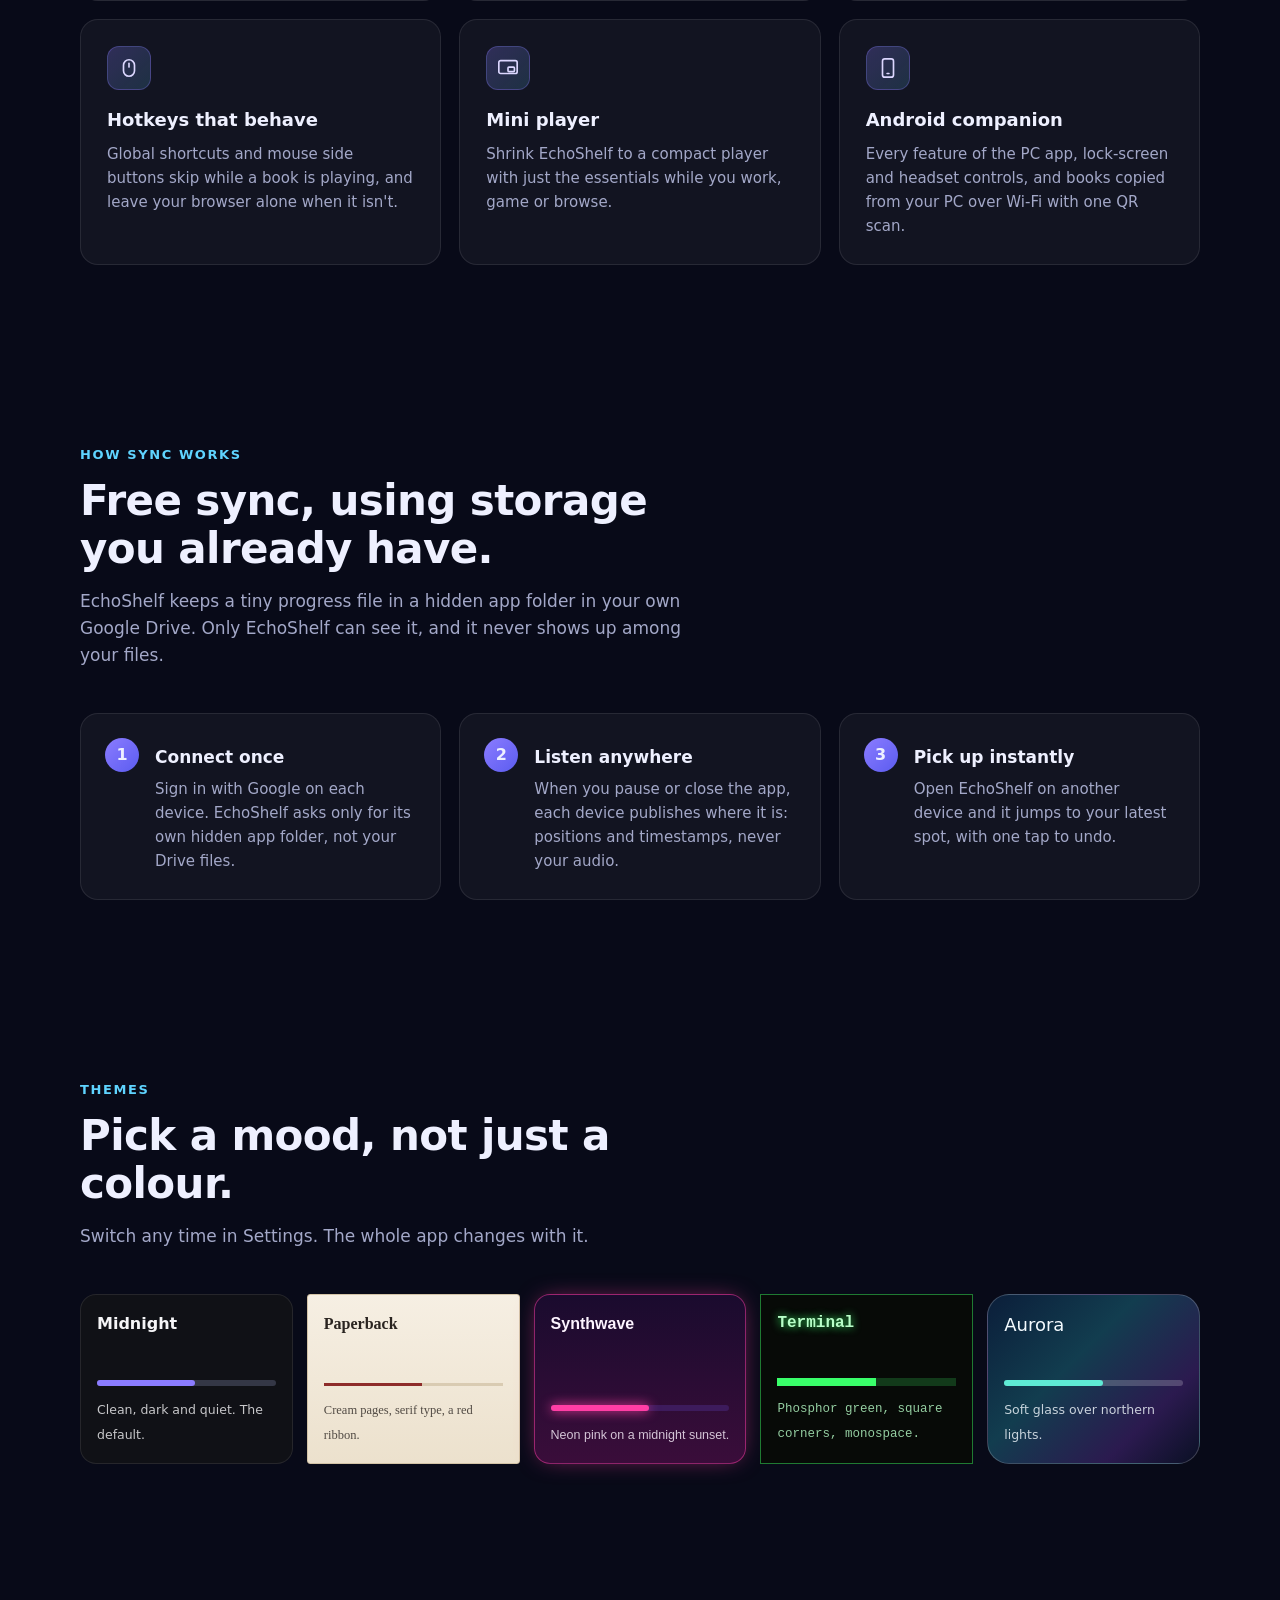
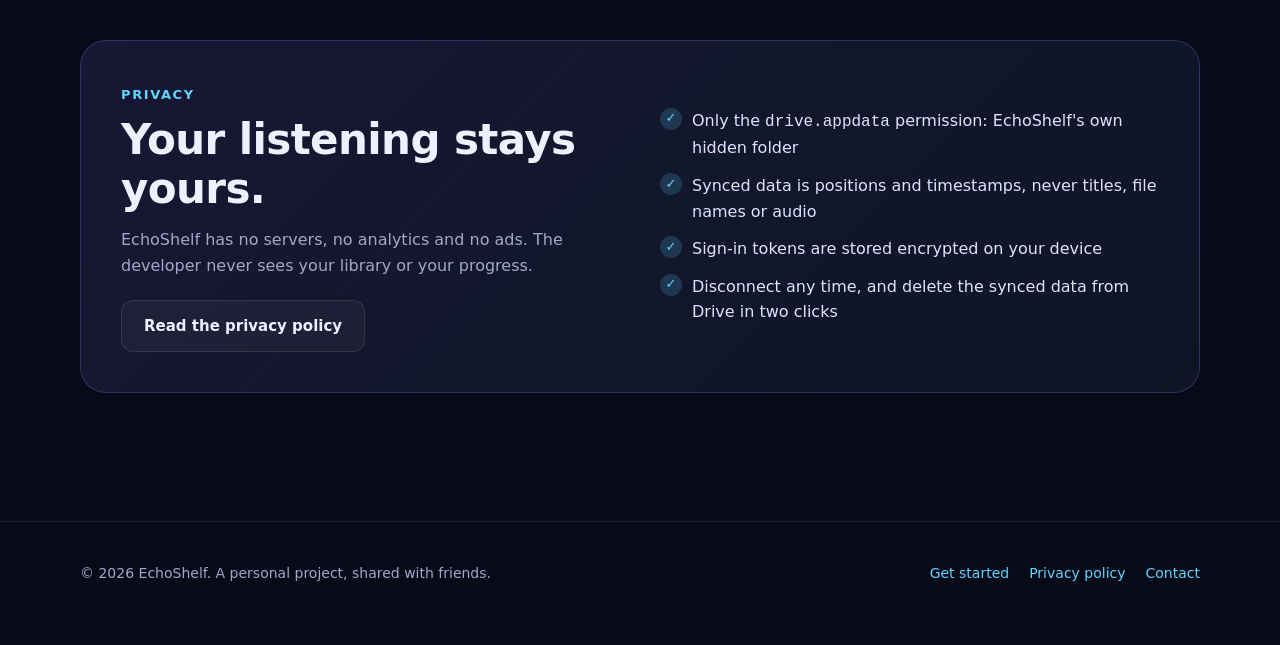
==== commit 4e094dd0: "Guide: copy books to the phone over Wi-Fi Adds the Send to phone / Receive from PC steps, keeps the " ====
--- a/index.html
+++ b/index.html
@@ -114,7 +114,7 @@
           <article class="card">
             <div class="icon"><svg viewBox="0 0 24 24"><rect x="6" y="2" width="12" height="20" rx="2.5"/><path d="M11 18h2"/></svg></div>
             <h3>Android companion</h3>
-            <p>Lock-screen and headset controls, background playback, and the same library fingerprints as the PC.</p>
+            <p>Every feature of the PC app, lock-screen and headset controls, and books copied from your PC over Wi-Fi with one QR scan.</p>
           </article>
         </div>
       </div>
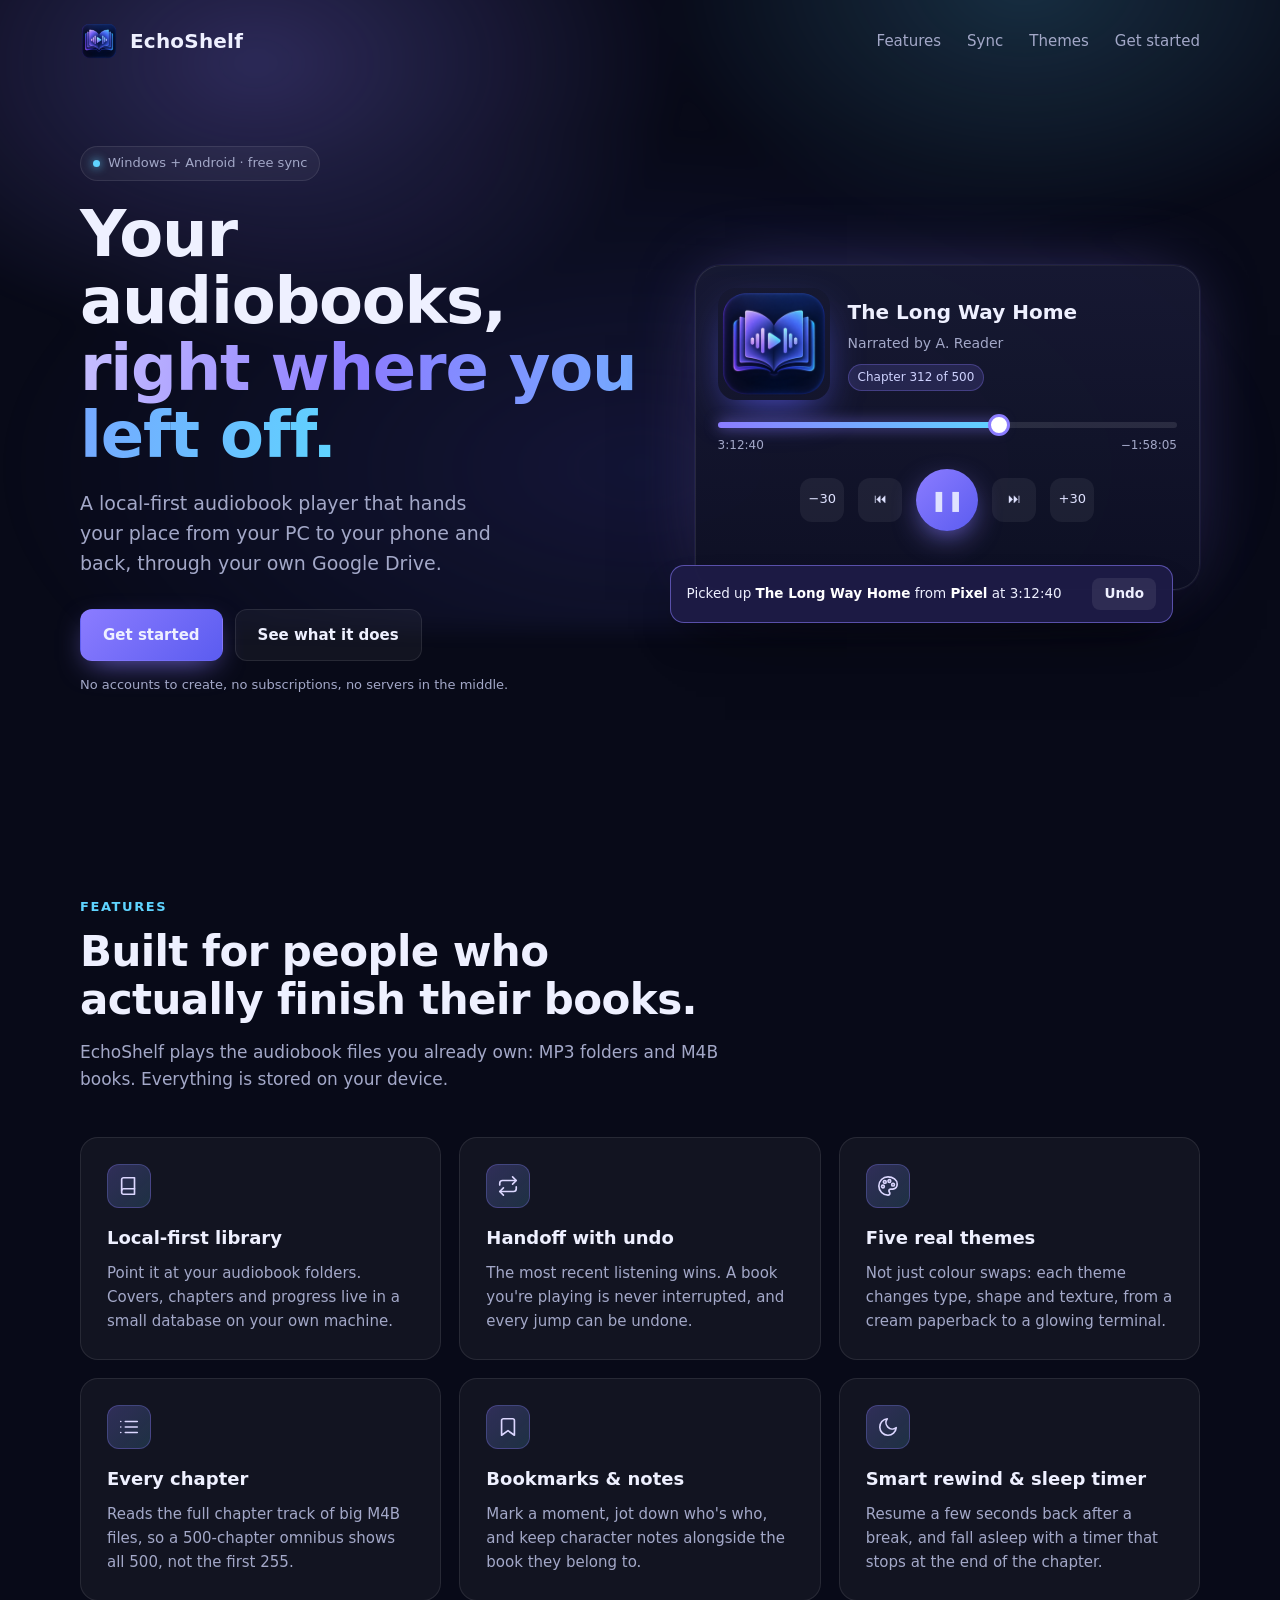
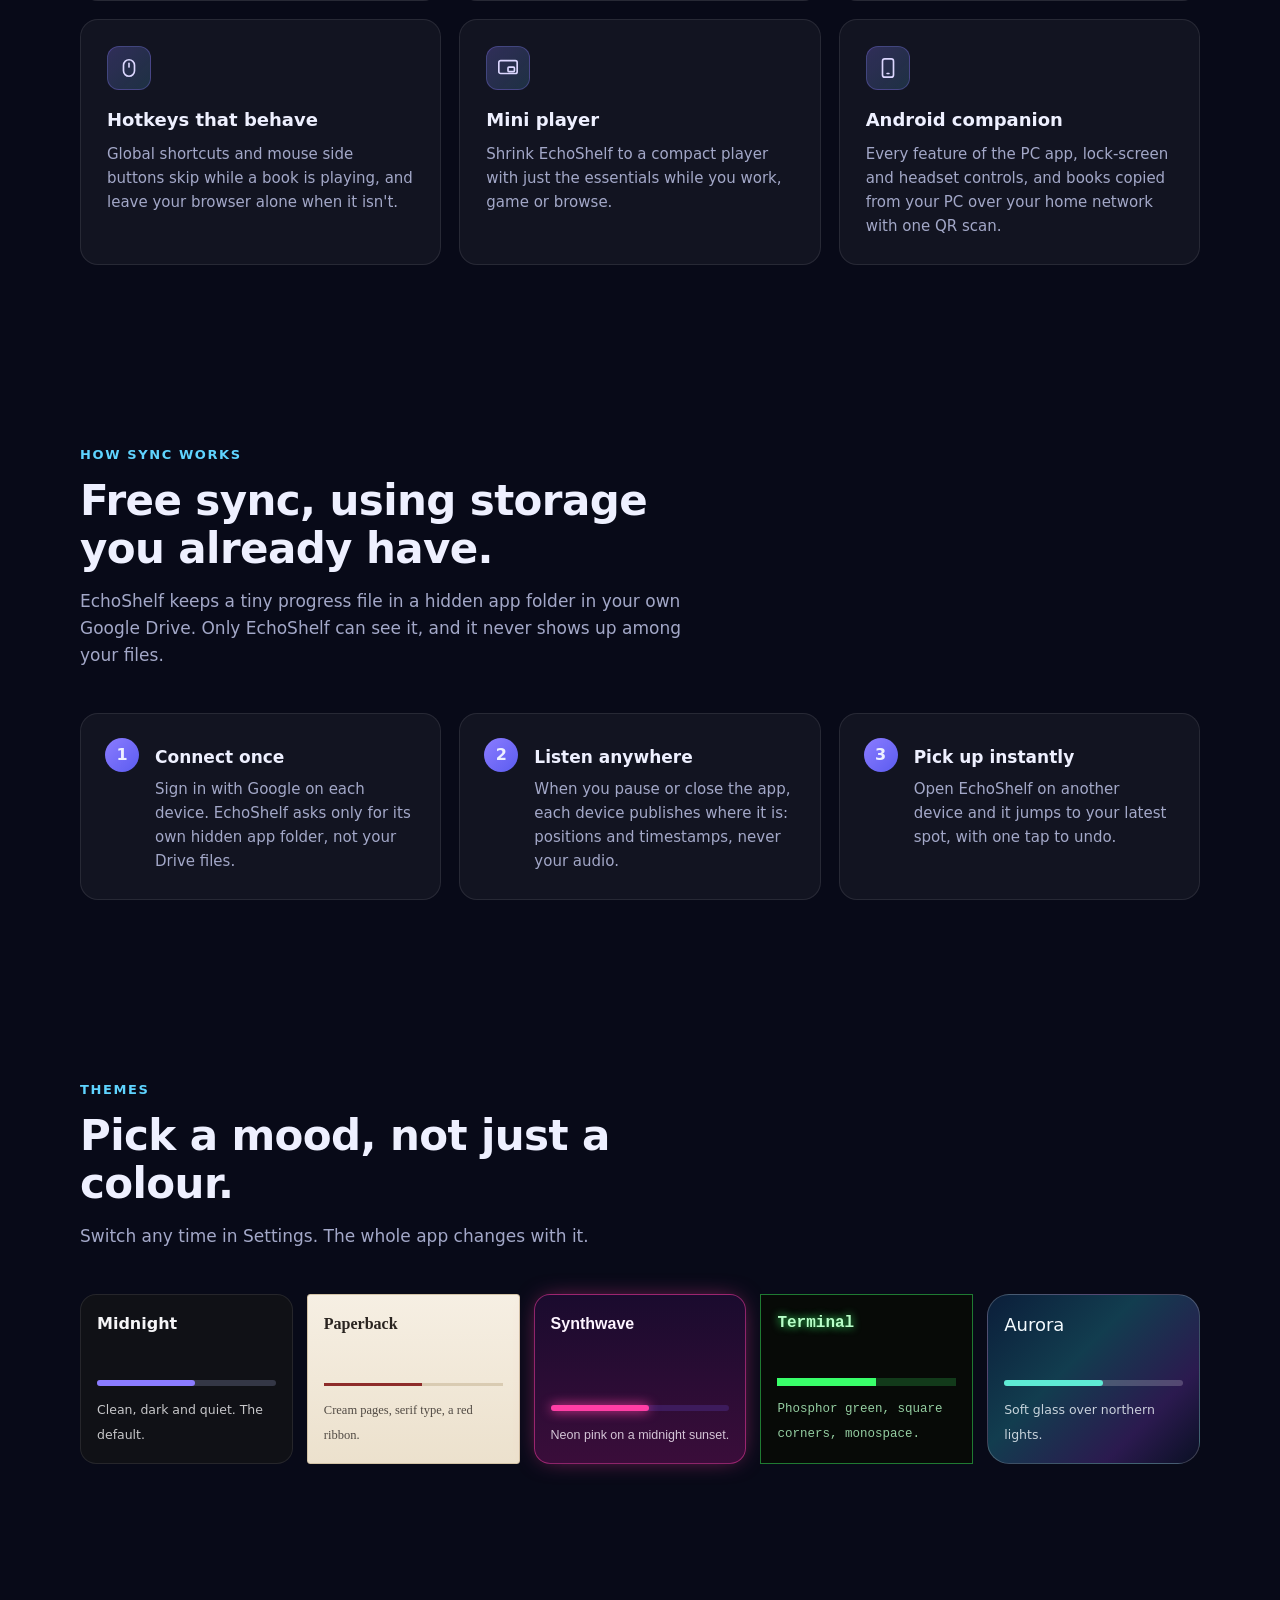
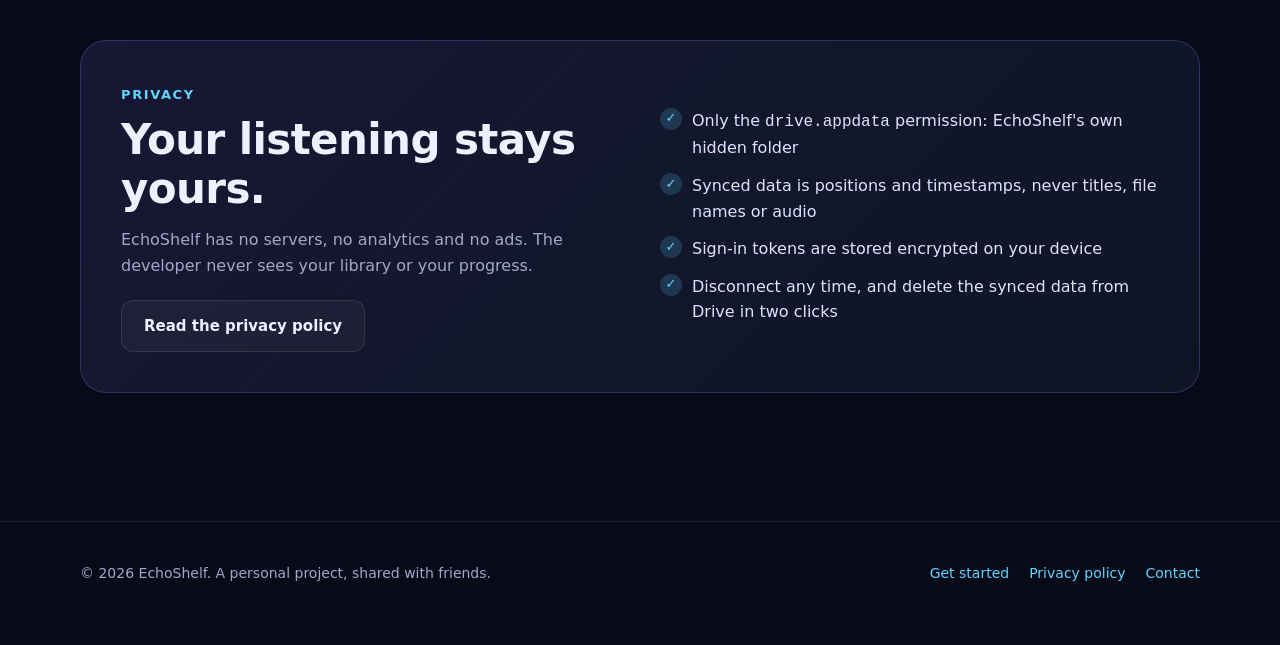
==== commit 9e8a2f9f: "Guide: a cabled PC works for copying books Co-Authored-By: Claude Opus 5.5 <noreply@anthropic.com> C" ====
--- a/index.html
+++ b/index.html
@@ -114,7 +114,7 @@
           <article class="card">
             <div class="icon"><svg viewBox="0 0 24 24"><rect x="6" y="2" width="12" height="20" rx="2.5"/><path d="M11 18h2"/></svg></div>
             <h3>Android companion</h3>
-            <p>Every feature of the PC app, lock-screen and headset controls, and books copied from your PC over Wi-Fi with one QR scan.</p>
+            <p>Every feature of the PC app, lock-screen and headset controls, and books copied from your PC over your home network with one QR scan.</p>
           </article>
         </div>
       </div>
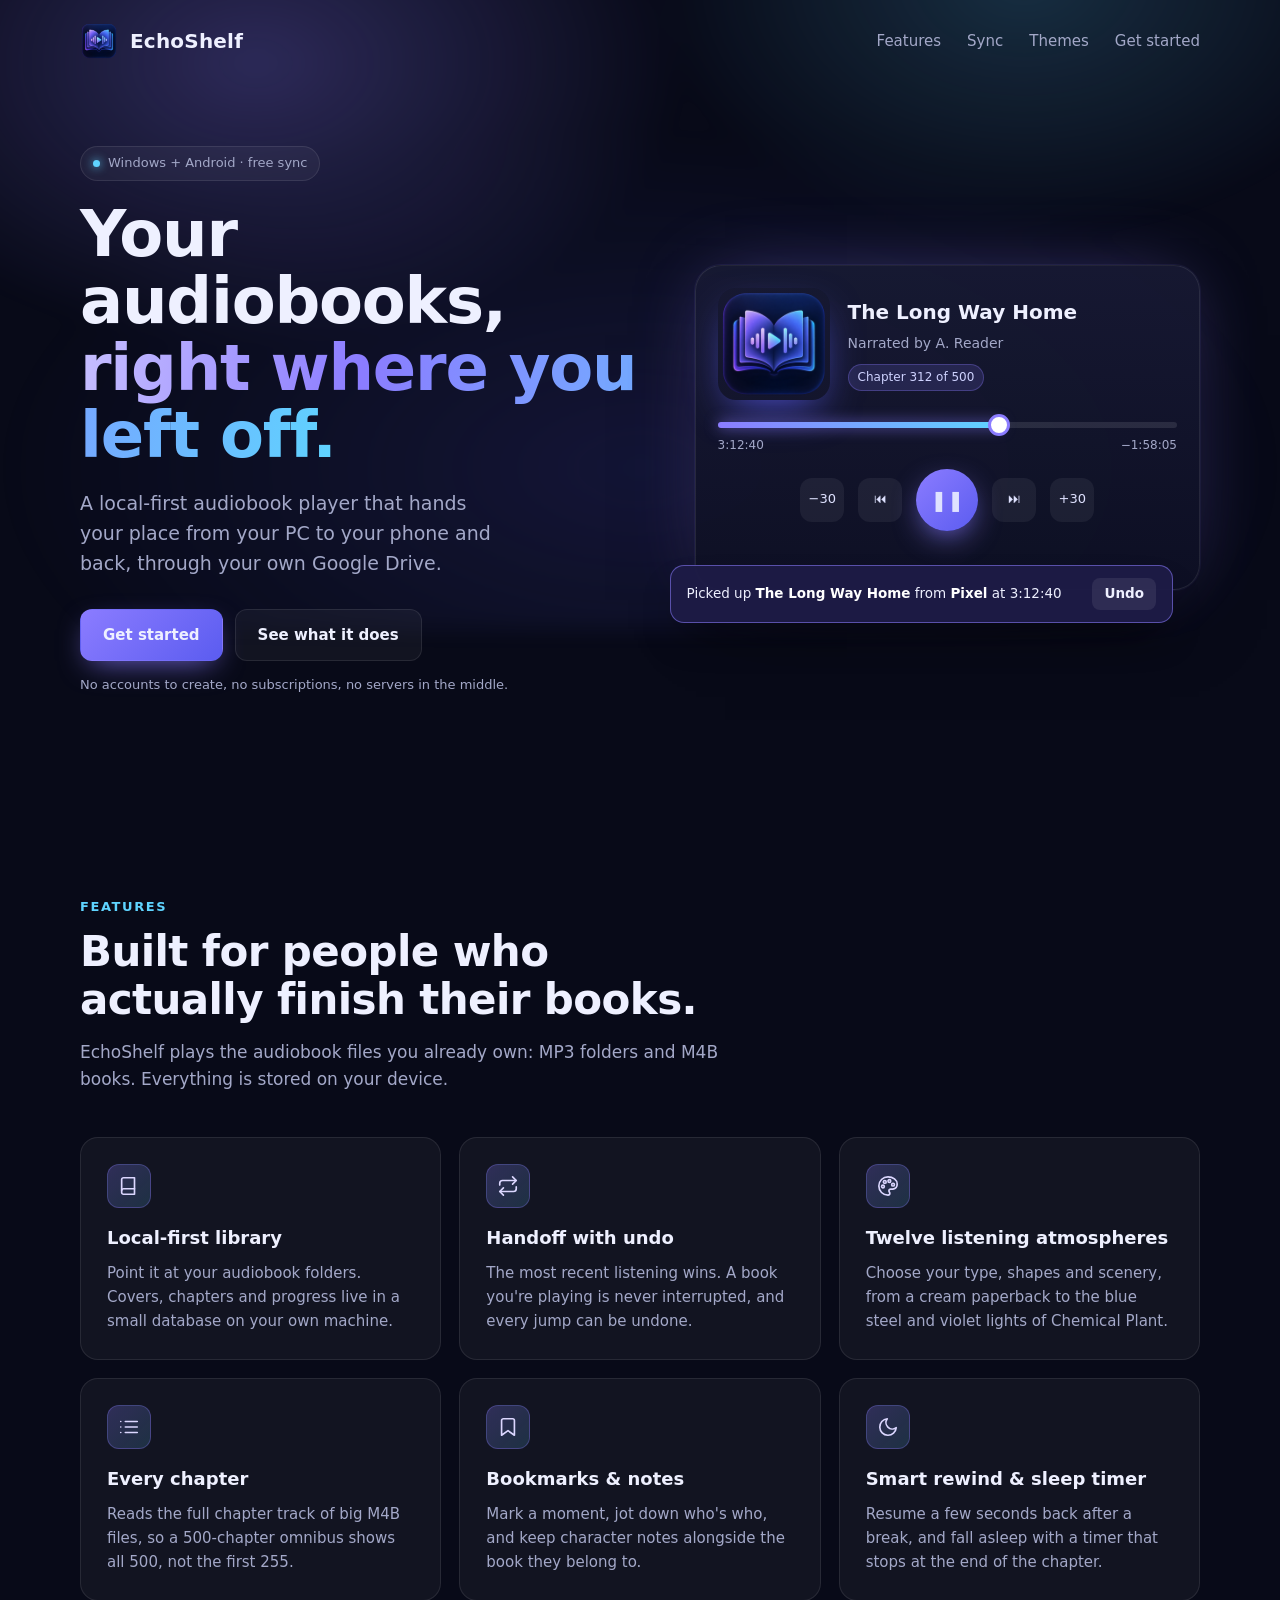
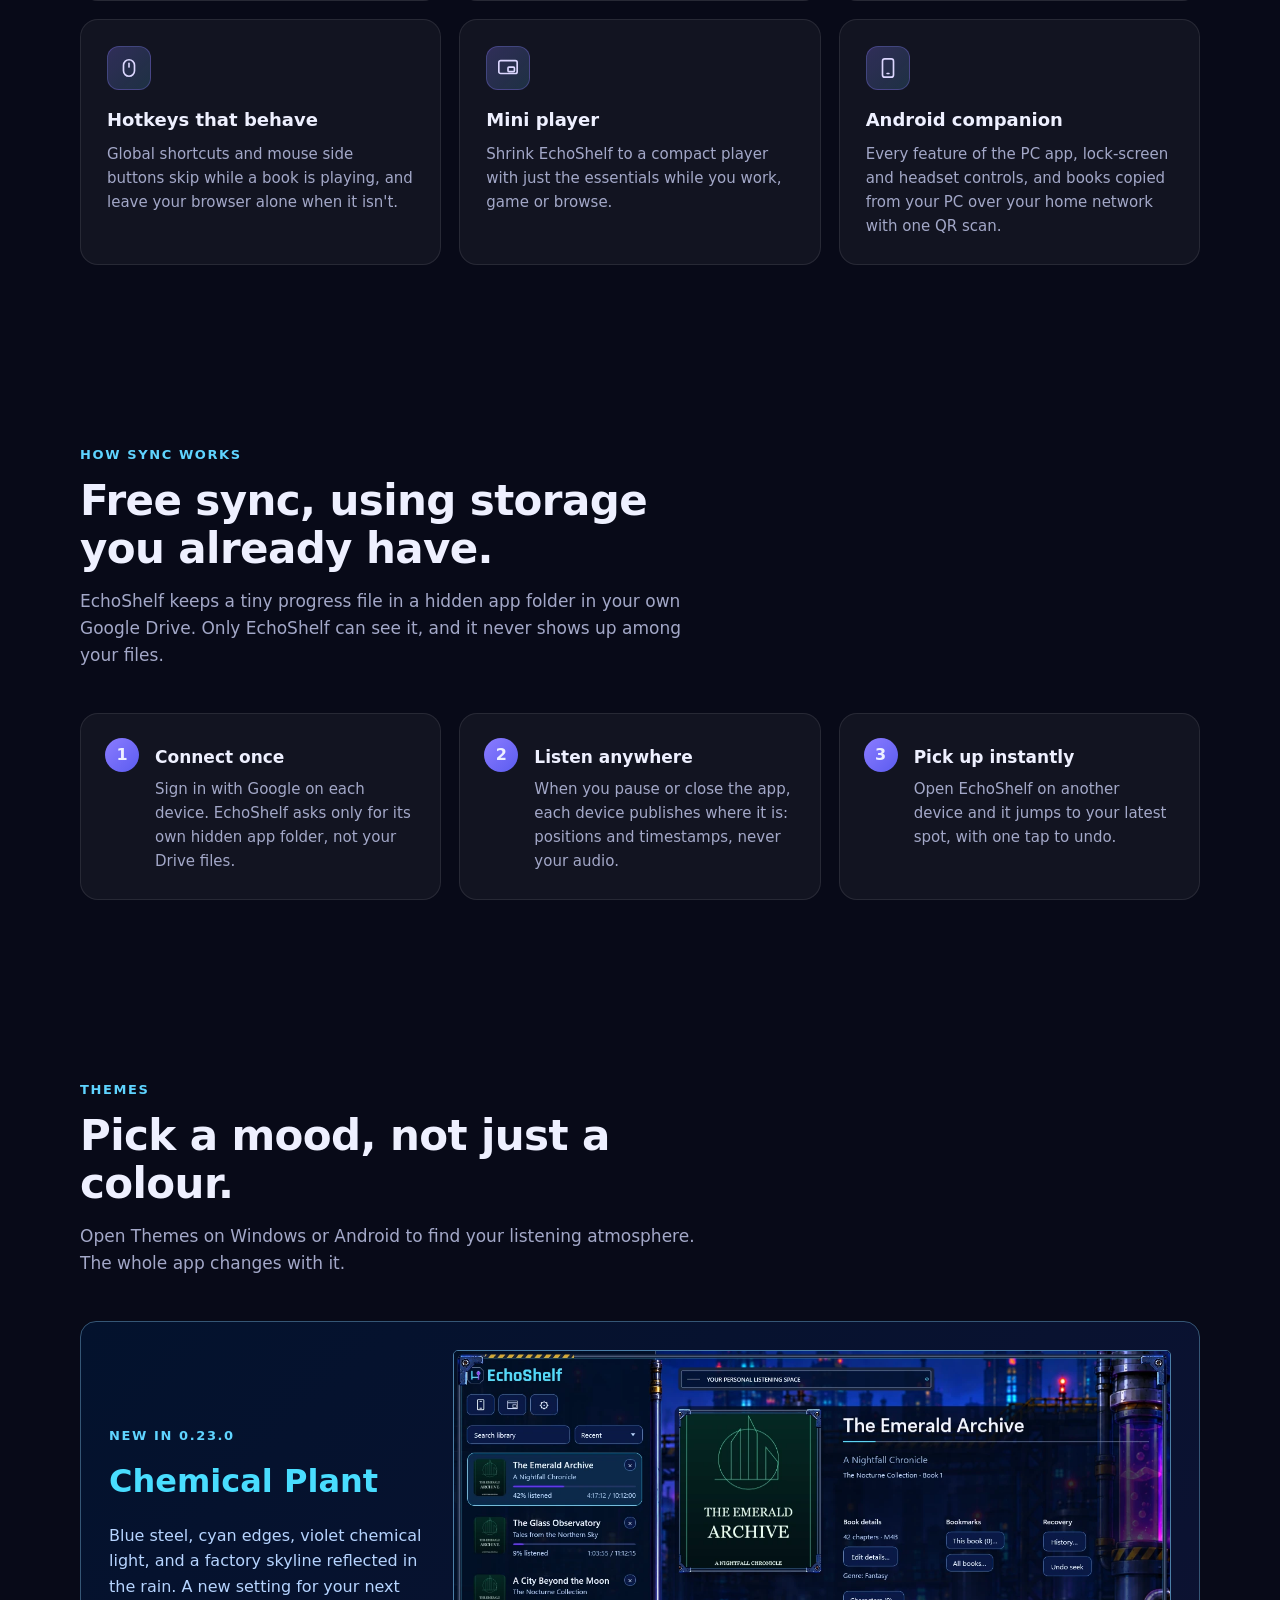
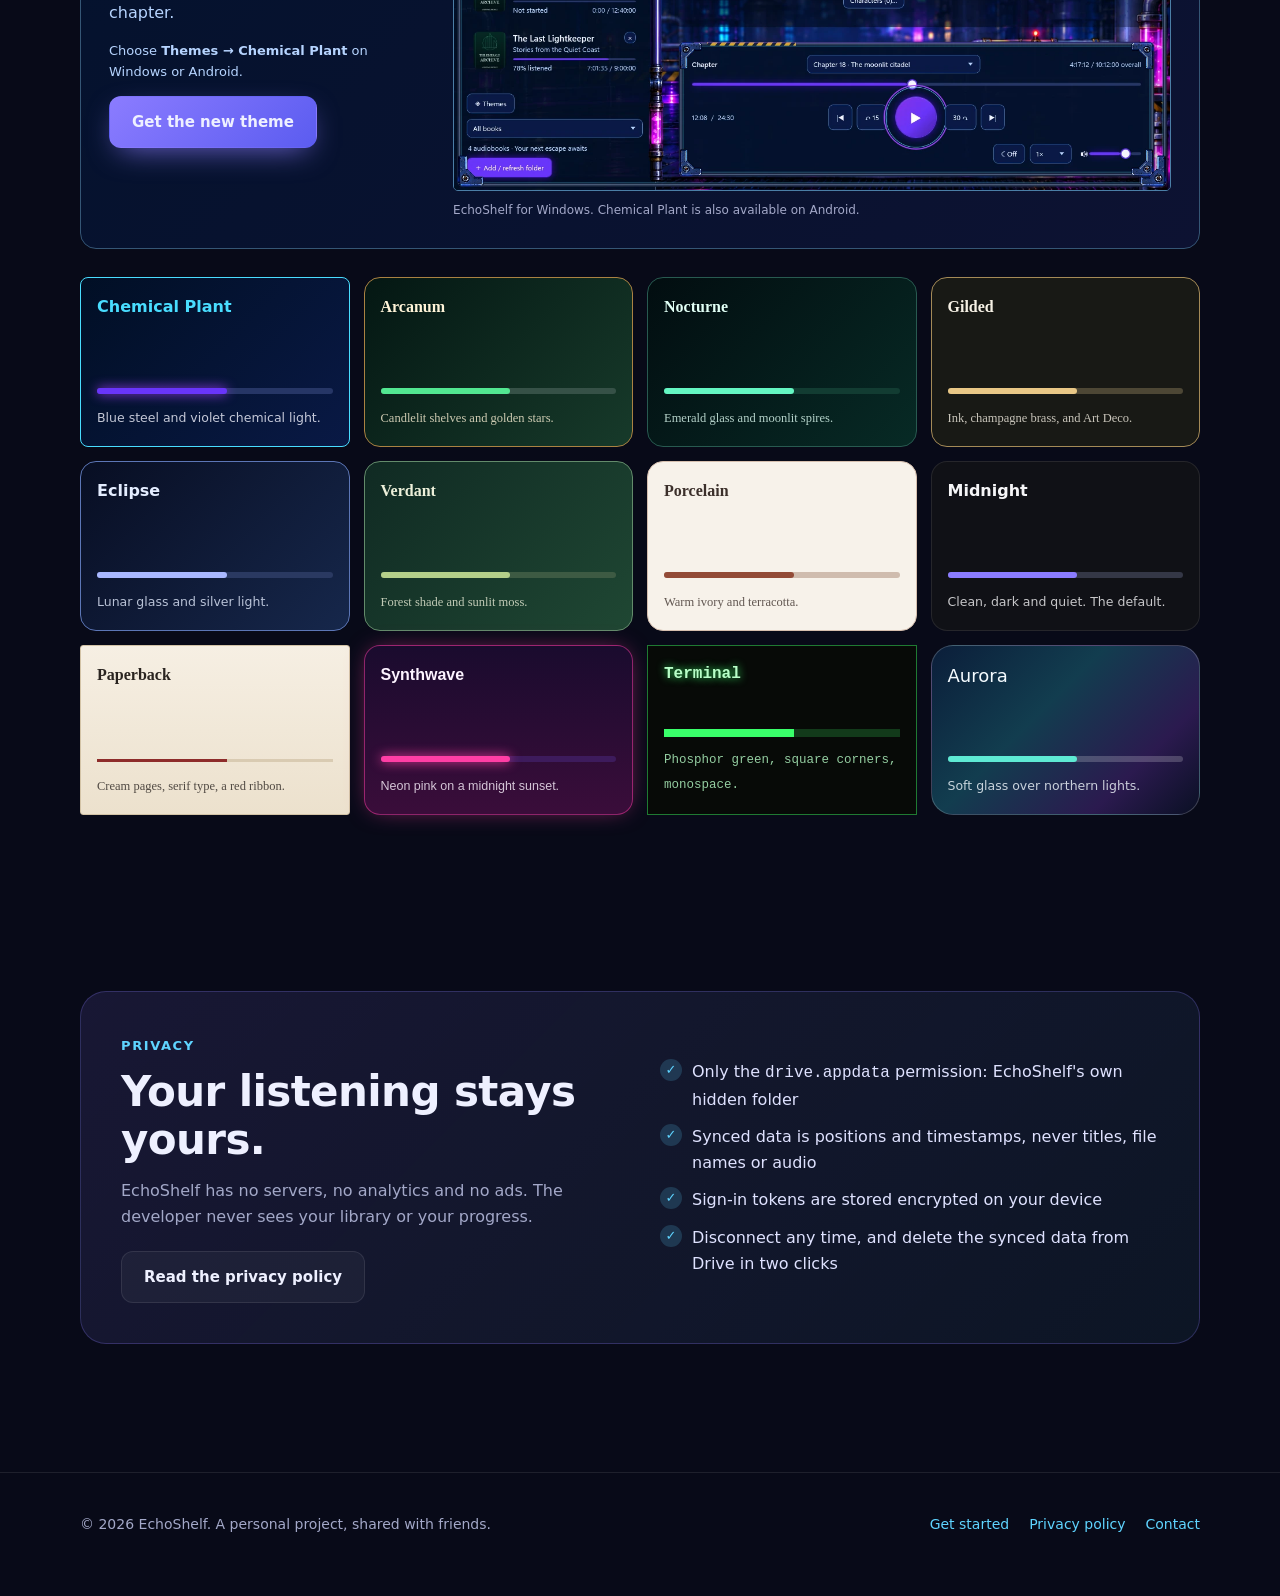
==== commit 4c4e9a22: "Feature Chemical Plant in EchoShelf 0.23.0" ====
--- a/index.html
+++ b/index.html
@@ -83,8 +83,8 @@
           </article>
           <article class="card">
             <div class="icon"><svg viewBox="0 0 24 24"><circle cx="13.5" cy="6.5" r="1.5"/><circle cx="17.5" cy="10.5" r="1.5"/><circle cx="8.5" cy="7.5" r="1.5"/><circle cx="6.5" cy="12.5" r="1.5"/><path d="M12 2a10 10 0 1 0 0 20c1.1 0 2-.9 2-2 0-.5-.2-1-.5-1.3-.3-.4-.5-.8-.5-1.3 0-1.1.9-2 2-2h2.4A5.6 5.6 0 0 0 22 9.8C22 5.5 17.5 2 12 2Z"/></svg></div>
-            <h3>Five real themes</h3>
-            <p>Not just colour swaps: each theme changes type, shape and texture, from a cream paperback to a glowing terminal.</p>
+            <h3>Twelve listening atmospheres</h3>
+            <p>Choose your type, shapes and scenery, from a cream paperback to the blue steel and violet lights of Chemical Plant.</p>
           </article>
           <article class="card">
             <div class="icon"><svg viewBox="0 0 24 24"><path d="M8 6h13"/><path d="M8 12h13"/><path d="M8 18h13"/><path d="M3 6h.01"/><path d="M3 12h.01"/><path d="M3 18h.01"/></svg></div>
@@ -149,9 +149,29 @@
         <div class="section-head">
           <span class="kicker">Themes</span>
           <h2>Pick a mood, not just a colour.</h2>
-          <p>Switch any time in Settings. The whole app changes with it.</p>
-        </div>
+          <p>Open Themes on Windows or Android to find your listening atmosphere. The whole app changes with it.</p>
+        </div>
+        <article class="theme-feature">
+          <div>
+            <span class="kicker">New in 0.23.0</span>
+            <h3>Chemical Plant</h3>
+            <p>Blue steel, cyan edges, violet chemical light, and a factory skyline reflected in the rain. A new setting for your next chapter.</p>
+            <p class="fine">Choose <strong>Themes → Chemical Plant</strong> on Windows or Android.</p>
+            <a class="button primary" href="start.html">Get the new theme</a>
+          </div>
+          <figure>
+            <img src="chemical-plant-desktop.webp" width="1240" height="760" loading="lazy" alt="EchoShelf's Chemical Plant theme with blue factory scenery, steel frames, and violet playback controls.">
+            <figcaption>EchoShelf for Windows. Chemical Plant is also available on Android.</figcaption>
+          </figure>
+        </article>
         <div class="themes">
+          <div class="theme t-chemical-plant"><span class="name">Chemical Plant</span><div><div class="bar"><i></i></div><span class="desc">Blue steel and violet chemical light.</span></div></div>
+          <div class="theme t-arcanum"><span class="name">Arcanum</span><div><div class="bar"><i></i></div><span class="desc">Candlelit shelves and golden stars.</span></div></div>
+          <div class="theme t-nocturne"><span class="name">Nocturne</span><div><div class="bar"><i></i></div><span class="desc">Emerald glass and moonlit spires.</span></div></div>
+          <div class="theme t-gilded"><span class="name">Gilded</span><div><div class="bar"><i></i></div><span class="desc">Ink, champagne brass, and Art Deco.</span></div></div>
+          <div class="theme t-eclipse"><span class="name">Eclipse</span><div><div class="bar"><i></i></div><span class="desc">Lunar glass and silver light.</span></div></div>
+          <div class="theme t-verdant"><span class="name">Verdant</span><div><div class="bar"><i></i></div><span class="desc">Forest shade and sunlit moss.</span></div></div>
+          <div class="theme t-porcelain"><span class="name">Porcelain</span><div><div class="bar"><i></i></div><span class="desc">Warm ivory and terracotta.</span></div></div>
           <div class="theme t-midnight"><span class="name">Midnight</span><div><div class="bar"><i></i></div><span class="desc">Clean, dark and quiet. The default.</span></div></div>
           <div class="theme t-paperback"><span class="name">Paperback</span><div><div class="bar"><i></i></div><span class="desc">Cream pages, serif type, a red ribbon.</span></div></div>
           <div class="theme t-synthwave"><span class="name">Synthwave</span><div><div class="bar"><i></i></div><span class="desc">Neon pink on a midnight sunset.</span></div></div>
--- a/styles.css
+++ b/styles.css
@@ -113,7 +113,13 @@
 .step p { margin: 0; color: var(--muted); font-size: 15px; }
 
 /* Themes */
-.themes { display: grid; grid-template-columns: repeat(5, 1fr); gap: 14px; }
+.theme-feature { display: grid; grid-template-columns: minmax(220px, .7fr) minmax(0, 1.6fr); gap: 30px; align-items: center; margin-bottom: 28px; padding: 28px; border: 1px solid #355675; border-radius: 16px; background: linear-gradient(135deg, #03122d, #0d1232); }
+.theme-feature h3 { margin: 8px 0 14px; font-size: 32px; color: #49ddff; }
+.theme-feature p { color: #b6d4ff; }
+.theme-feature figure { margin: 0; min-width: 0; }
+.theme-feature img { display: block; width: 100%; height: auto; border: 1px solid #4b7ea6; border-radius: 5px; }
+.theme-feature figcaption { margin-top: 10px; color: var(--muted); font-size: 12px; }
+.themes { display: grid; grid-template-columns: repeat(4, minmax(0, 1fr)); gap: 14px; }
 .theme { border-radius: 16px; padding: 16px; min-height: 170px; display: flex; flex-direction: column; justify-content: space-between; border: 1px solid var(--panel-border); overflow: hidden; }
 .theme .name { font-weight: 700; font-size: 16px; }
 .theme .desc { font-size: 12.5px; opacity: .8; }
@@ -131,6 +137,21 @@
 .t-aurora { background: linear-gradient(135deg, #0b1e3a, #123d4f 40%, #2b1a4f 75%, #0a1024); color: #f4fbff; border-radius: 22px; border-color: rgba(255,255,255,.2); }
 .t-aurora .bar { background: rgba(255,255,255,.2); } .t-aurora .bar i { background: #5eead4; }
 .t-aurora .name { font-weight: 300; font-size: 18px; }
+.t-chemical-plant { background: linear-gradient(135deg, #010f25, #091945); color: #f4f5ff; border-color: #49ddff; border-radius: 8px; }
+.t-chemical-plant .name { color: #49ddff; }
+.t-chemical-plant .bar { background: #263666; } .t-chemical-plant .bar i { background: #6935fa; box-shadow: 0 0 12px #a43dff; }
+.t-arcanum { background: linear-gradient(135deg, #041713, #173a2a); color: #fff4d8; border-color: #aa8242; font-family: Georgia, serif; }
+.t-arcanum .bar { background: #365147; } .t-arcanum .bar i { background: #52e791; }
+.t-nocturne { background: linear-gradient(135deg, #020d10, #072a25); color: #e1fff5; border-color: #285a50; font-family: Georgia, serif; }
+.t-nocturne .bar { background: #123c32; } .t-nocturne .bar i { background: #64f6c2; }
+.t-gilded { background: #181915; color: #f5f0e4; border-color: #a48a57; font-family: Georgia, serif; }
+.t-gilded .bar { background: #4d4735; } .t-gilded .bar i { background: #e8c786; }
+.t-eclipse { background: linear-gradient(135deg, #080e23, #16274b); color: #e4edff; border-color: #5c76b6; }
+.t-eclipse .bar { background: #2a3961; } .t-eclipse .bar i { background: #a9b8ff; }
+.t-verdant { background: linear-gradient(135deg, #102a23, #1f4733); color: #edf0da; border-color: #638b6b; font-family: Georgia, serif; }
+.t-verdant .bar { background: #3d5a43; } .t-verdant .bar i { background: #b4cf8a; }
+.t-porcelain { background: #f7f2ea; color: #3c302b; border-color: #d6bfae; font-family: Georgia, serif; }
+.t-porcelain .bar { background: #cfbcae; } .t-porcelain .bar i { background: #934b37; }
 
 /* Privacy band */
 .privacy-band { display: grid; grid-template-columns: 1fr 1fr; gap: 40px; align-items: center; padding: 40px; border-radius: 26px; background: linear-gradient(135deg, rgba(139,124,255,.12), rgba(95,212,255,.06)); border: 1px solid rgba(139,124,255,.25); }
@@ -181,6 +202,7 @@
 }
 
 @media (max-width: 920px) {
+  .theme-feature { grid-template-columns: 1fr; }
   .hero { grid-template-columns: 1fr; padding-top: 30px; }
   .grid, .steps { grid-template-columns: 1fr 1fr; }
   .themes { grid-template-columns: repeat(3, 1fr); }
